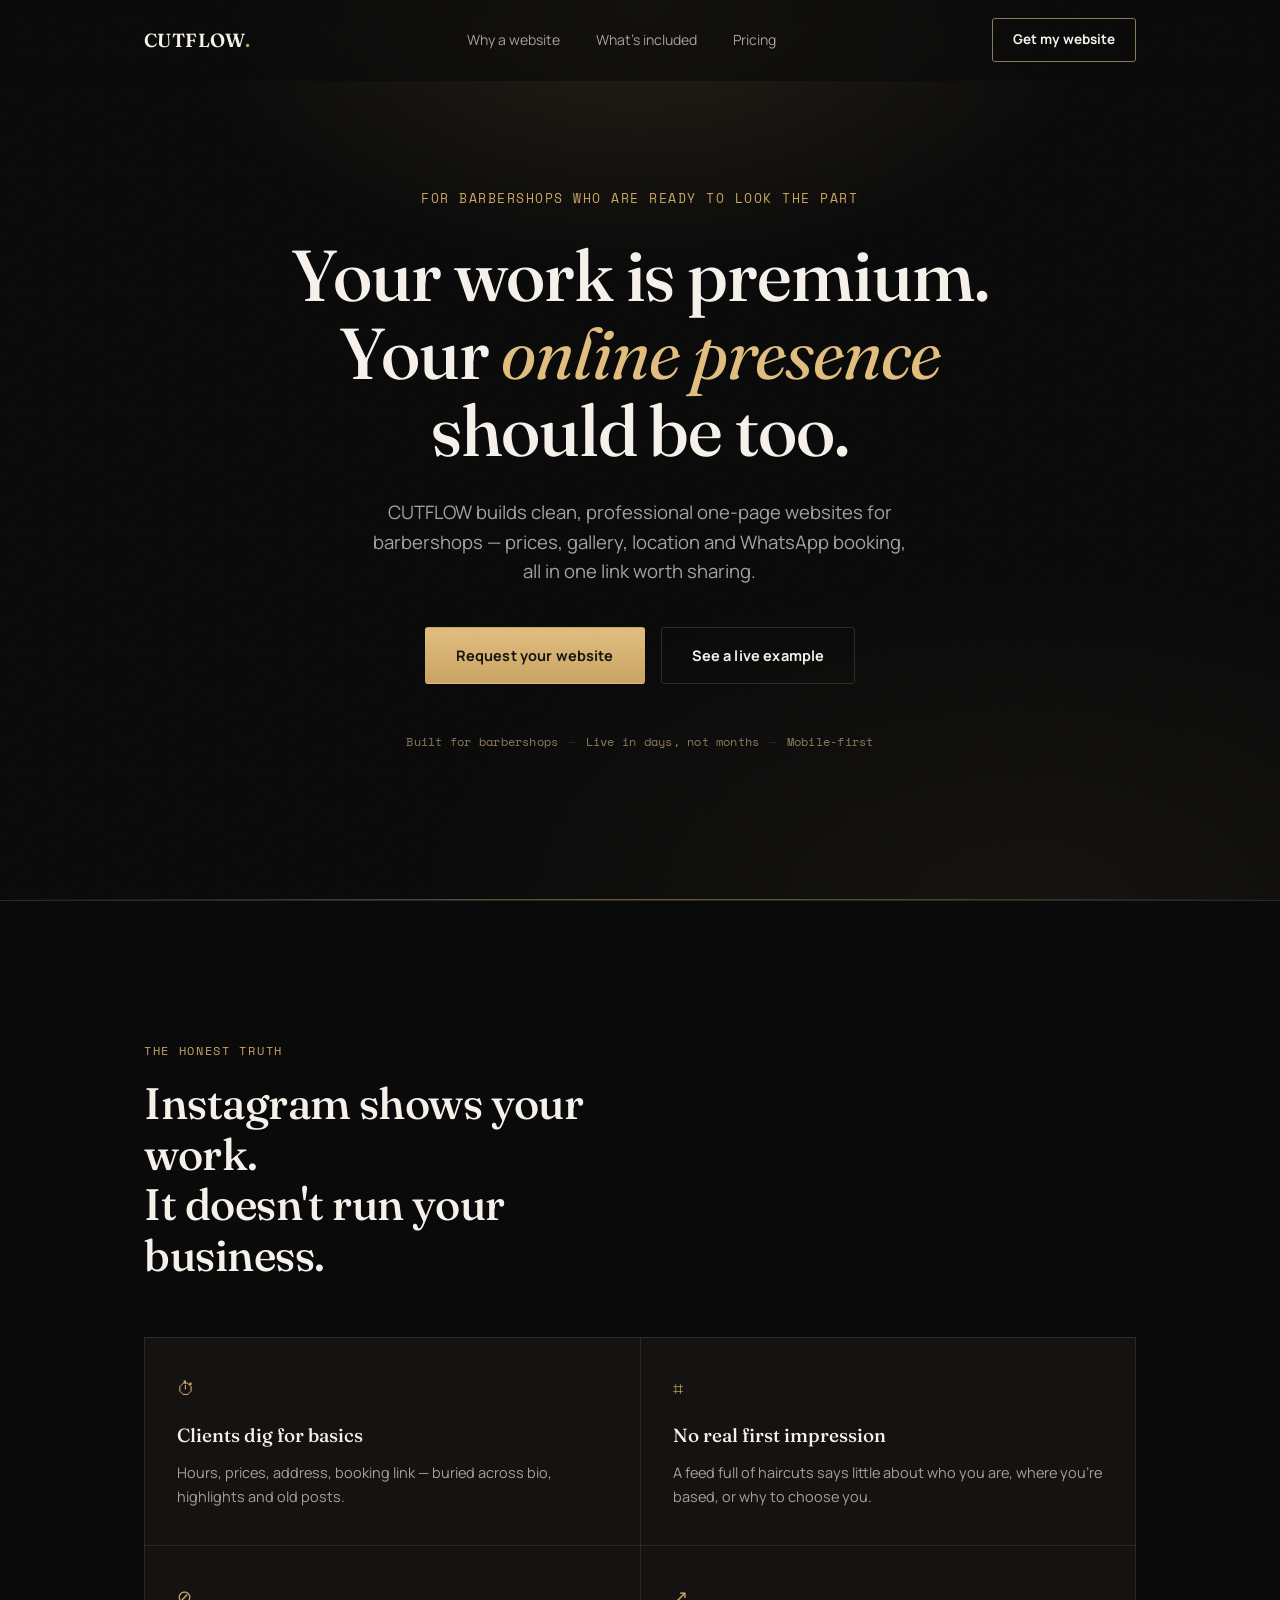
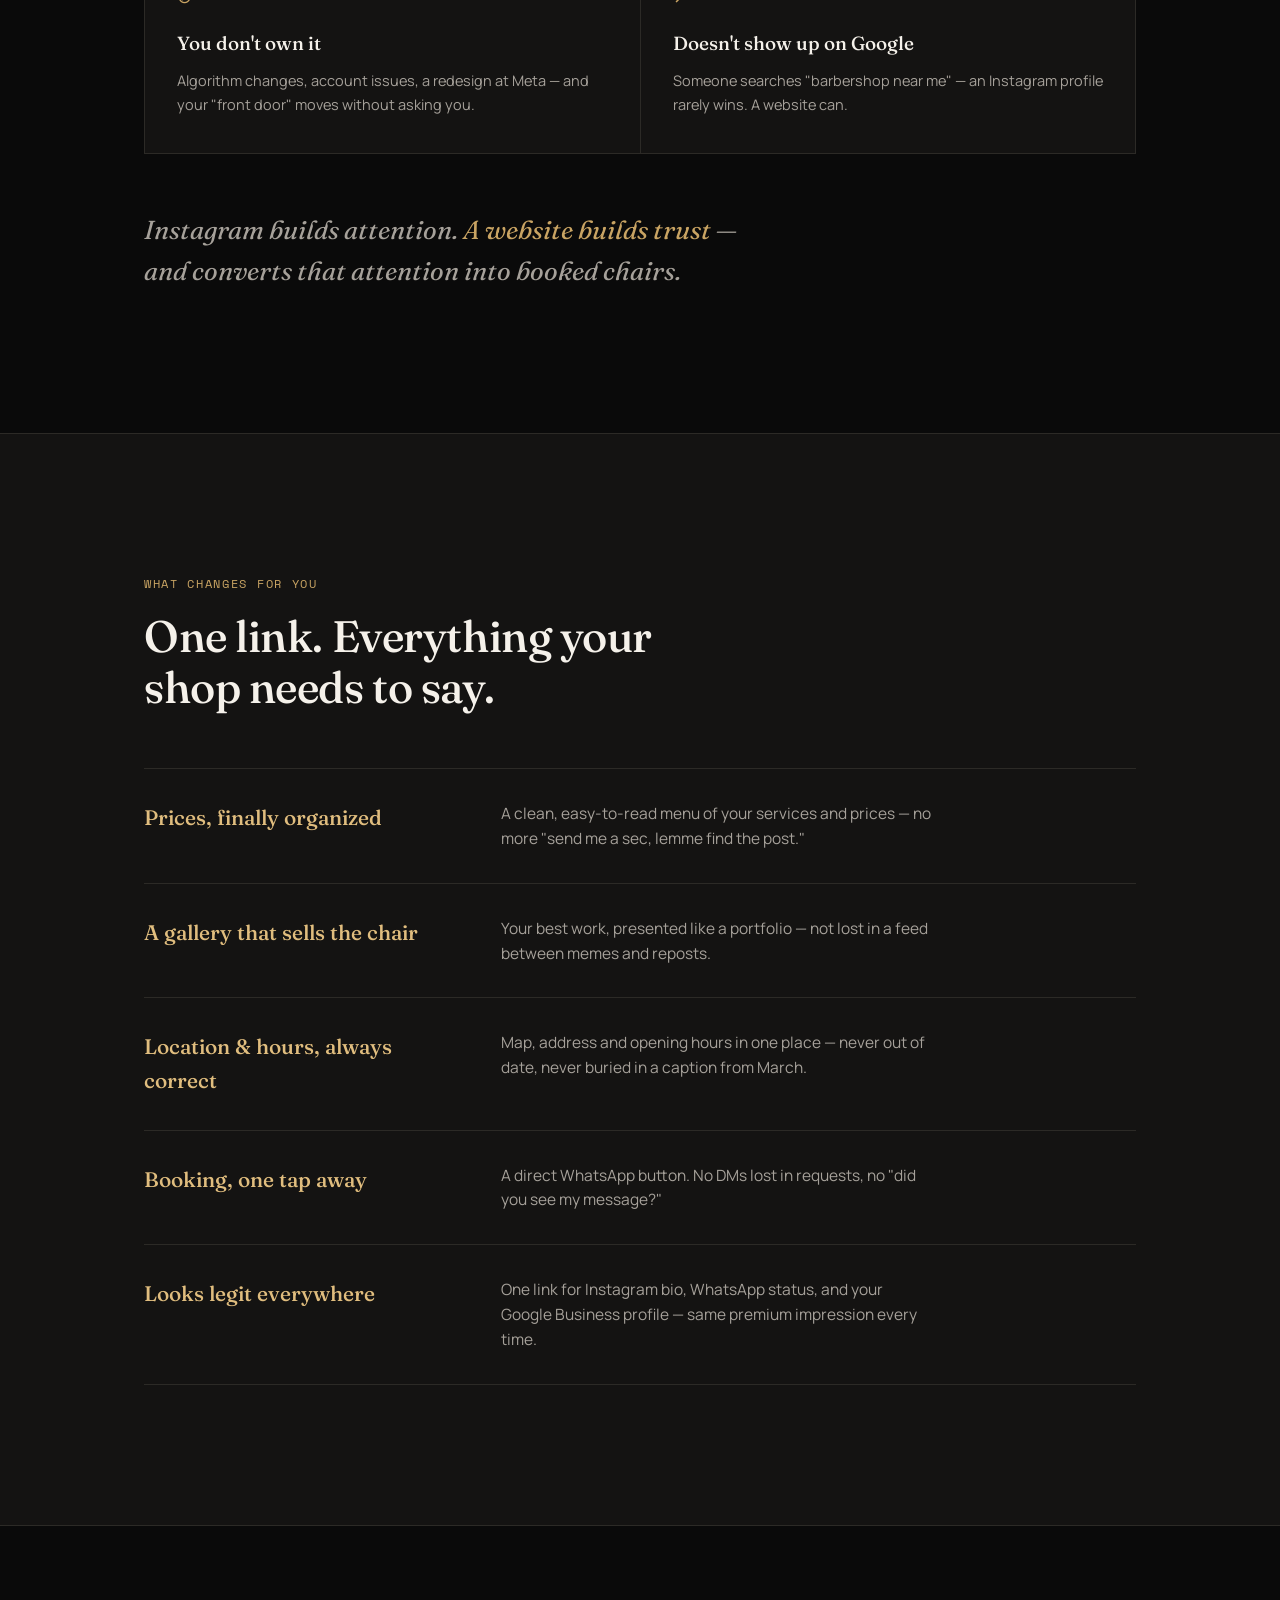
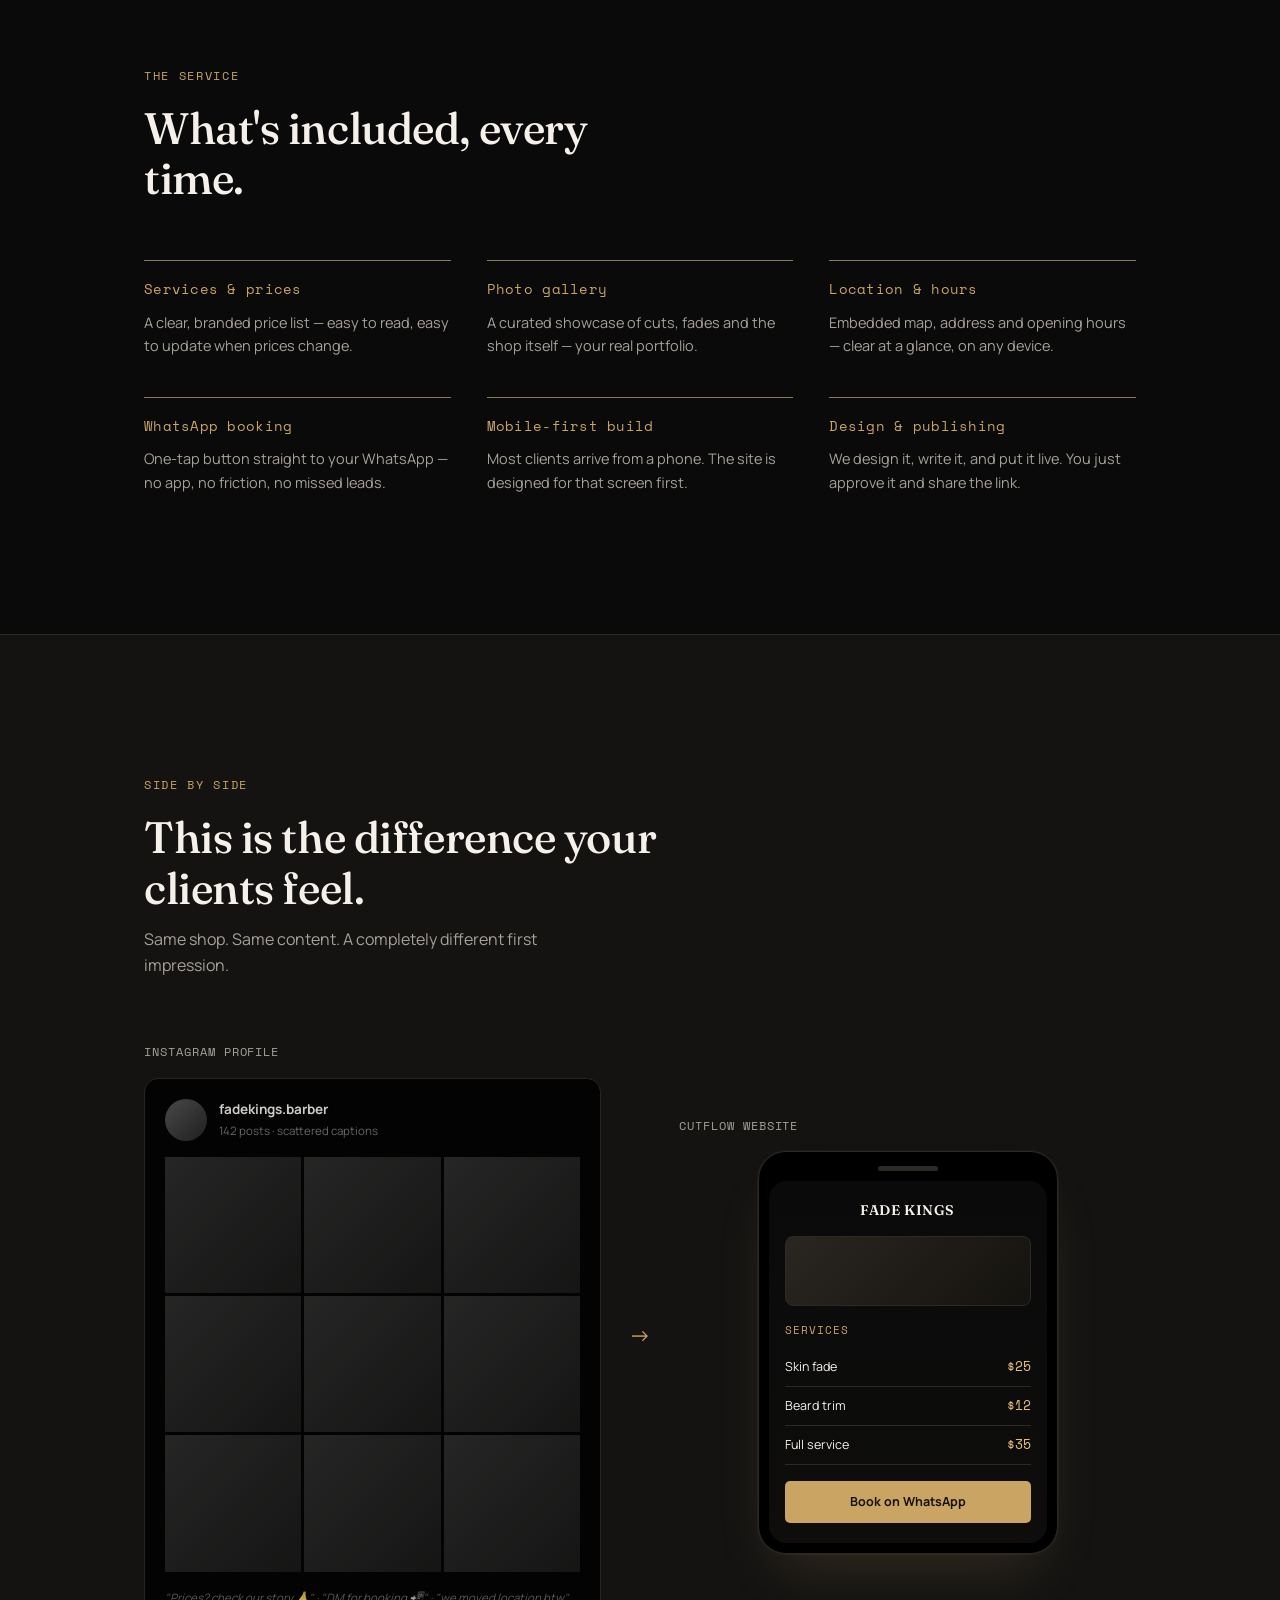
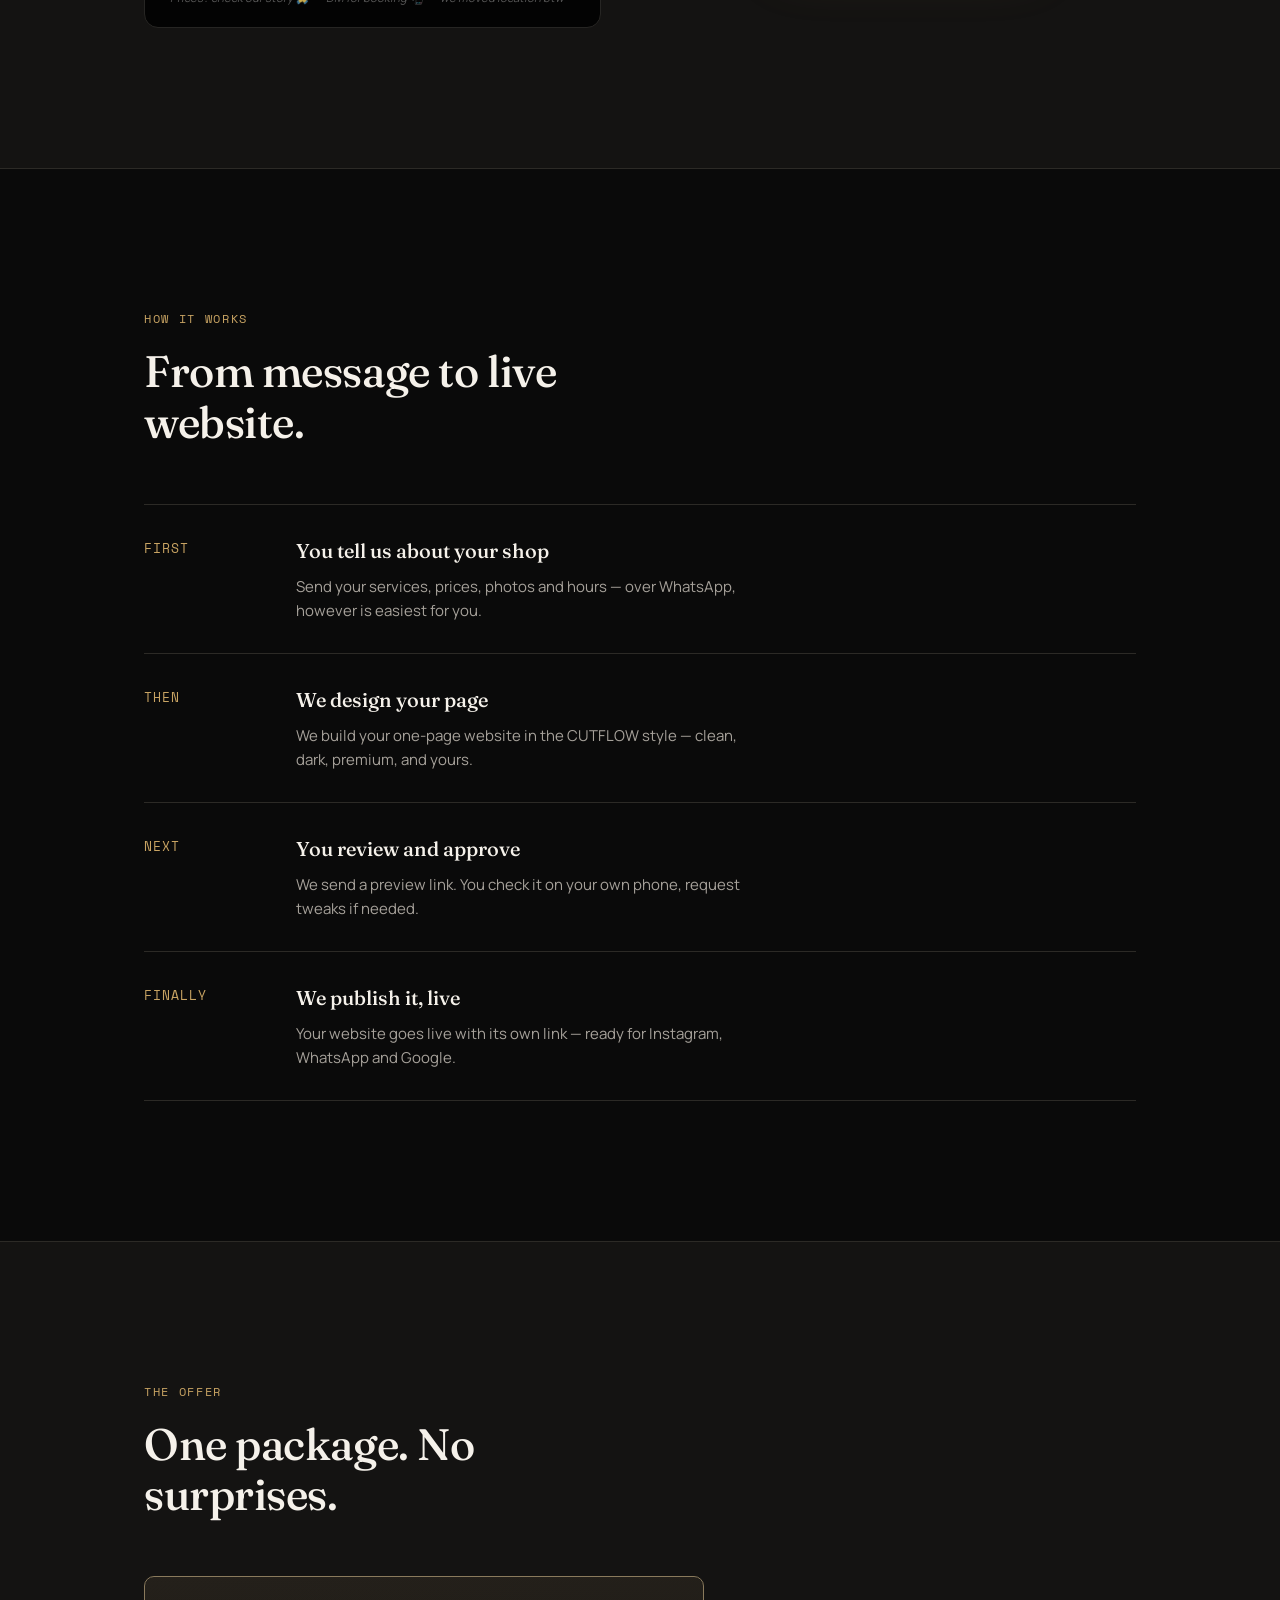
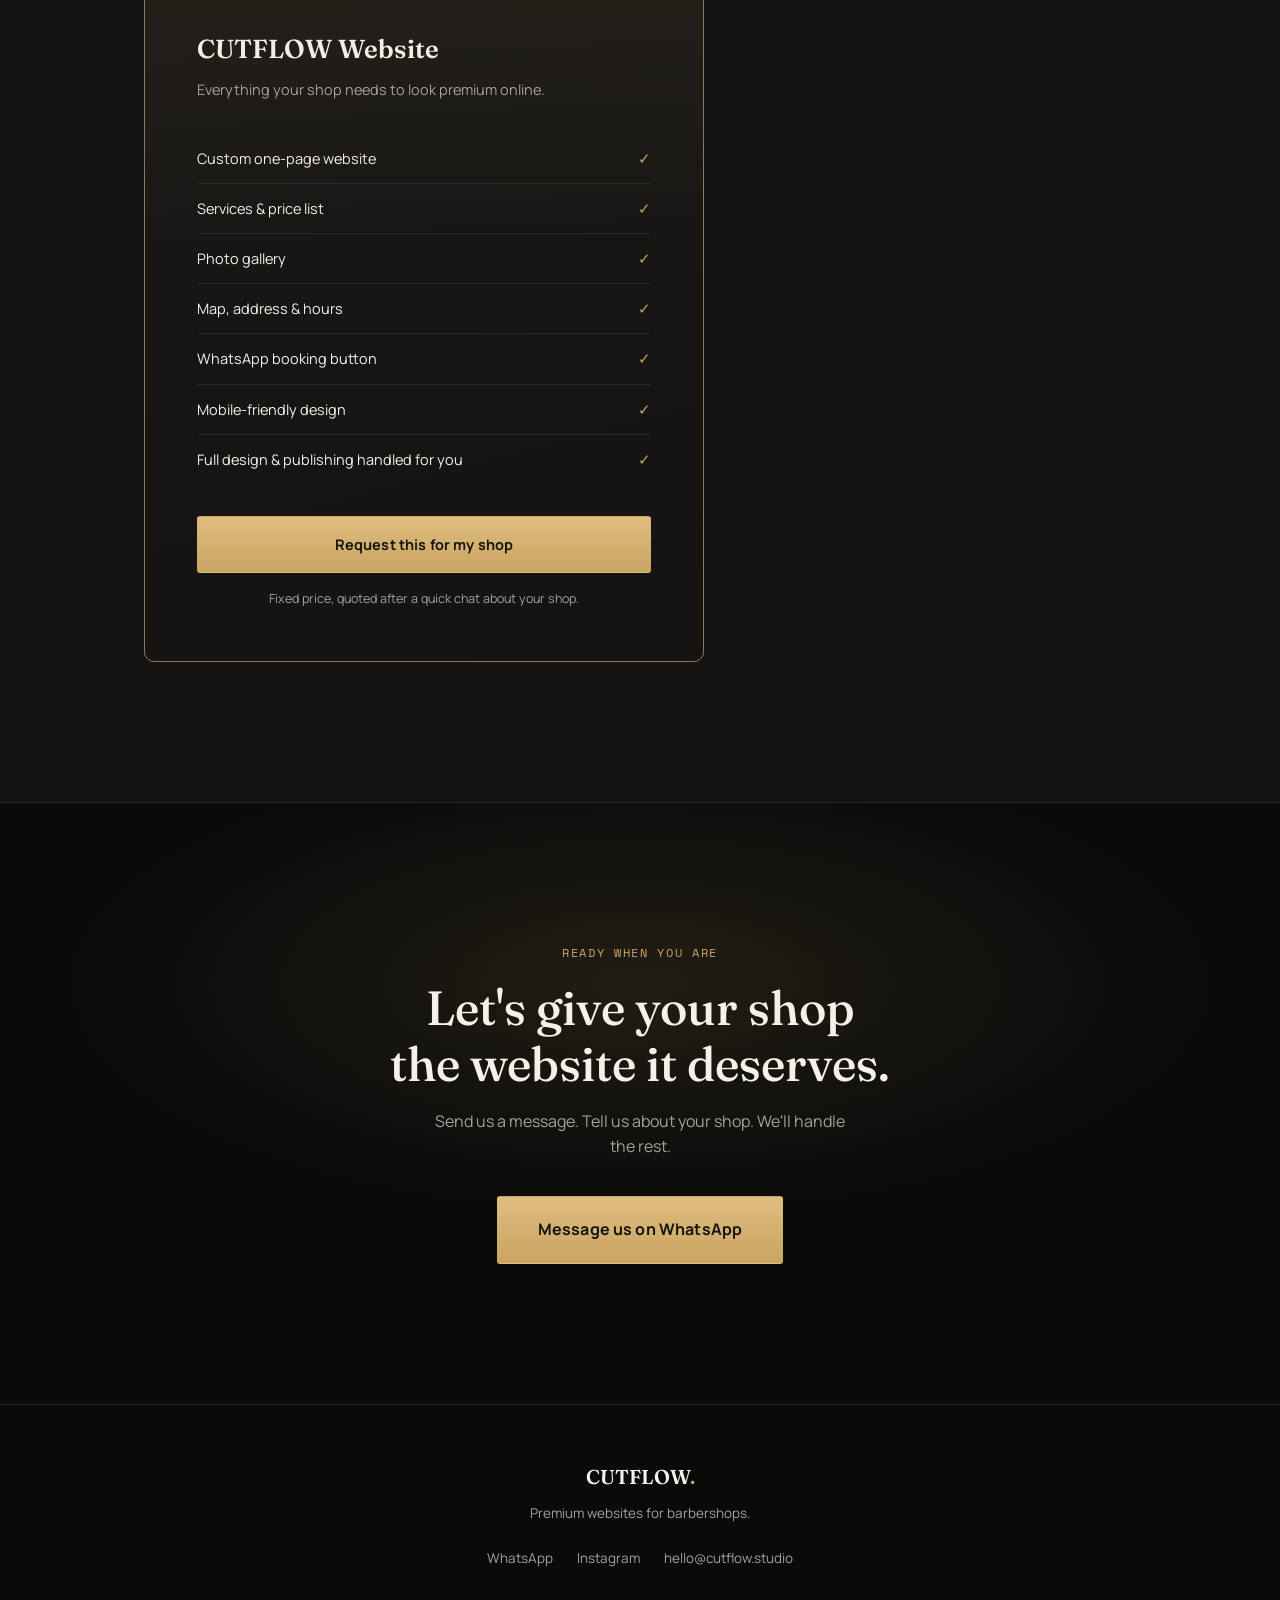
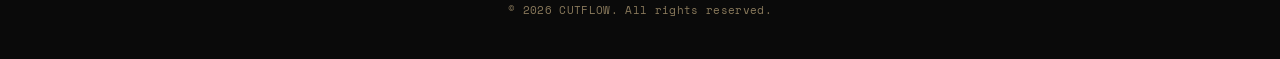
==== index.html @ eb269850 "Add files via upload" ====
<!DOCTYPE html>
<html lang="en">
<head>
<meta charset="UTF-8">
<meta name="viewport" content="width=device-width, initial-scale=1.0">
<title>CUTFLOW — Premium Websites for Barbershops</title>
<meta name="description" content="CUTFLOW builds simple, premium one-page websites for barbershops — prices, gallery, location and WhatsApp booking, all in one professional link.">
<link rel="preconnect" href="https://fonts.googleapis.com">
<link rel="preconnect" href="https://fonts.gstatic.com" crossorigin>
<link href="https://fonts.googleapis.com/css2?family=Fraunces:ital,opsz,wght@0,9..144,300;0,9..144,500;0,9..144,600;1,9..144,400&family=Manrope:wght@400;500;600;700;800&family=Space+Mono:wght@400;700&display=swap" rel="stylesheet">
<link rel="stylesheet" href="styles.css">
</head>
<body>

<!-- ===================== NOISE / GRAIN OVERLAY ===================== -->
<div class="grain" aria-hidden="true"></div>

<!-- ===================== NAV ===================== -->
<header class="nav" id="nav">
  <div class="nav-inner">
    <a href="#top" class="nav-logo">CUTFLOW<span class="dot">.</span></a>
    <nav class="nav-links">
      <a href="#why">Why a website</a>
      <a href="#included">What's included</a>
      <a href="#pricing">Pricing</a>
    </nav>
    <a href="#contact" class="nav-cta">Get my website</a>
  </div>
</header>

<main id="top">

  <!-- ===================== 1. HERO ===================== -->
  <section class="hero">
    <div class="hero-bg" aria-hidden="true"></div>
    <div class="hero-inner">
      <p class="eyebrow reveal">For barbershops who are ready to look the part</p>
      <h1 class="hero-title reveal">
        Your work is premium.<br>
        Your <em>online presence</em><br>
        should be too.
      </h1>
      <p class="hero-sub reveal">
        CUTFLOW builds clean, professional one-page websites for barbershops —
        prices, gallery, location and WhatsApp booking, all in one link worth sharing.
      </p>
      <div class="hero-actions reveal">
        <a href="#contact" class="btn btn-primary">Request your website</a>
        <a href="#demo" class="btn btn-ghost">See a live example</a>
      </div>
      <div class="hero-proof reveal">
        <span>Built for barbershops</span>
        <span class="sep">—</span>
        <span>Live in days, not months</span>
        <span class="sep">—</span>
        <span>Mobile-first</span>
      </div>
    </div>
    <div class="hero-blade" aria-hidden="true"></div>
  </section>

  <!-- ===================== 2. WHY INSTAGRAM ISN'T ENOUGH ===================== -->
  <section class="why" id="why">
    <div class="section-inner">
      <p class="kicker reveal">The honest truth</p>
      <h2 class="section-title reveal">Instagram shows your work.<br>It doesn't run your business.</h2>

      <div class="why-grid reveal">
        <div class="why-card">
          <span class="why-icon">⏱</span>
          <h3>Clients dig for basics</h3>
          <p>Hours, prices, address, booking link — buried across bio, highlights and old posts.</p>
        </div>
        <div class="why-card">
          <span class="why-icon">⌗</span>
          <h3>No real first impression</h3>
          <p>A feed full of haircuts says little about who you are, where you're based, or why to choose you.</p>
        </div>
        <div class="why-card">
          <span class="why-icon">⊘</span>
          <h3>You don't own it</h3>
          <p>Algorithm changes, account issues, a redesign at Meta — and your "front door" moves without asking you.</p>
        </div>
        <div class="why-card">
          <span class="why-icon">↗</span>
          <h3>Doesn't show up on Google</h3>
          <p>Someone searches "barbershop near me" — an Instagram profile rarely wins. A website can.</p>
        </div>
      </div>

      <p class="why-line reveal">Instagram builds attention. <span class="gold">A website builds trust</span> — and converts that attention into booked chairs.</p>
    </div>
  </section>

  <!-- ===================== 3. BENEFITS ===================== -->
  <section class="benefits" id="benefits">
    <div class="section-inner">
      <p class="kicker reveal">What changes for you</p>
      <h2 class="section-title reveal">One link. Everything your shop needs to say.</h2>

      <div class="benefits-list">
        <div class="benefit-row reveal">
          <h3>Prices, finally organized</h3>
          <p>A clean, easy-to-read menu of your services and prices — no more "send me a sec, lemme find the post."</p>
        </div>
        <div class="benefit-row reveal">
          <h3>A gallery that sells the chair</h3>
          <p>Your best work, presented like a portfolio — not lost in a feed between memes and reposts.</p>
        </div>
        <div class="benefit-row reveal">
          <h3>Location & hours, always correct</h3>
          <p>Map, address and opening hours in one place — never out of date, never buried in a caption from March.</p>
        </div>
        <div class="benefit-row reveal">
          <h3>Booking, one tap away</h3>
          <p>A direct WhatsApp button. No DMs lost in requests, no "did you see my message?"</p>
        </div>
        <div class="benefit-row reveal">
          <h3>Looks legit everywhere</h3>
          <p>One link for Instagram bio, WhatsApp status, and your Google Business profile — same premium impression every time.</p>
        </div>
      </div>
    </div>
  </section>

  <!-- ===================== 4. WHAT'S INCLUDED ===================== -->
  <section class="included" id="included">
    <div class="section-inner">
      <p class="kicker reveal">The service</p>
      <h2 class="section-title reveal">What's included, every time.</h2>

      <div class="included-grid">
        <div class="inc-item reveal">
          <span class="inc-num">Services &amp; prices</span>
          <p>A clear, branded price list — easy to read, easy to update when prices change.</p>
        </div>
        <div class="inc-item reveal">
          <span class="inc-num">Photo gallery</span>
          <p>A curated showcase of cuts, fades and the shop itself — your real portfolio.</p>
        </div>
        <div class="inc-item reveal">
          <span class="inc-num">Location &amp; hours</span>
          <p>Embedded map, address and opening hours — clear at a glance, on any device.</p>
        </div>
        <div class="inc-item reveal">
          <span class="inc-num">WhatsApp booking</span>
          <p>One-tap button straight to your WhatsApp — no app, no friction, no missed leads.</p>
        </div>
        <div class="inc-item reveal">
          <span class="inc-num">Mobile-first build</span>
          <p>Most clients arrive from a phone. The site is designed for that screen first.</p>
        </div>
        <div class="inc-item reveal">
          <span class="inc-num">Design &amp; publishing</span>
          <p>We design it, write it, and put it live. You just approve it and share the link.</p>
        </div>
      </div>
    </div>
  </section>

  <!-- ===================== 5. DEMO PREVIEW ===================== -->
  <section class="demo" id="demo">
    <div class="section-inner">
      <p class="kicker reveal">Side by side</p>
      <h2 class="section-title reveal">This is the difference your clients feel.</h2>
      <p class="demo-sub reveal">Same shop. Same content. A completely different first impression.</p>

      <div class="compare reveal">
        <div class="compare-col compare-before">
          <span class="compare-label">Instagram profile</span>
          <div class="ig-mock">
            <div class="ig-head">
              <div class="ig-avatar"></div>
              <div class="ig-handle">
                <strong>fadekings.barber</strong>
                <span>142 posts · scattered captions</span>
              </div>
            </div>
            <div class="ig-grid">
              <span></span><span></span><span></span>
              <span></span><span></span><span></span>
              <span></span><span></span><span></span>
            </div>
            <p class="ig-caption">"Prices? check our story 🙏" · "DM for booking 📲" · "we moved location btw"</p>
          </div>
        </div>

        <div class="compare-arrow" aria-hidden="true">→</div>

        <div class="compare-col compare-after">
          <span class="compare-label gold">CUTFLOW website</span>
          <div class="phone-mock">
            <div class="phone-notch"></div>
            <div class="phone-screen">
              <div class="phone-bar">FADE KINGS</div>
              <div class="phone-hero"></div>
              <div class="phone-section-title">Services</div>
              <div class="phone-row"><span>Skin fade</span><span>$25</span></div>
              <div class="phone-row"><span>Beard trim</span><span>$12</span></div>
              <div class="phone-row"><span>Full service</span><span>$35</span></div>
              <div class="phone-btn">Book on WhatsApp</div>
            </div>
          </div>
        </div>
      </div>
    </div>
  </section>

  <!-- ===================== 6. PROCESS ===================== -->
  <section class="process" id="process">
    <div class="section-inner">
      <p class="kicker reveal">How it works</p>
      <h2 class="section-title reveal">From message to live website.</h2>

      <div class="process-list">
        <div class="process-row reveal">
          <span class="process-mark">First</span>
          <div>
            <h3>You tell us about your shop</h3>
            <p>Send your services, prices, photos and hours — over WhatsApp, however is easiest for you.</p>
          </div>
        </div>
        <div class="process-row reveal">
          <span class="process-mark">Then</span>
          <div>
            <h3>We design your page</h3>
            <p>We build your one-page website in the CUTFLOW style — clean, dark, premium, and yours.</p>
          </div>
        </div>
        <div class="process-row reveal">
          <span class="process-mark">Next</span>
          <div>
            <h3>You review and approve</h3>
            <p>We send a preview link. You check it on your own phone, request tweaks if needed.</p>
          </div>
        </div>
        <div class="process-row reveal">
          <span class="process-mark">Finally</span>
          <div>
            <h3>We publish it, live</h3>
            <p>Your website goes live with its own link — ready for Instagram, WhatsApp and Google.</p>
          </div>
        </div>
      </div>
    </div>
  </section>

  <!-- ===================== 7. PRICING ===================== -->
  <section class="pricing" id="pricing">
    <div class="section-inner">
      <p class="kicker reveal">The offer</p>
      <h2 class="section-title reveal">One package. No surprises.</h2>

      <div class="price-card reveal">
        <div class="price-card-head">
          <h3>CUTFLOW Website</h3>
          <p>Everything your shop needs to look premium online.</p>
        </div>

        <ul class="price-list">
          <li><span>Custom one-page website</span><span class="check">✓</span></li>
          <li><span>Services &amp; price list</span><span class="check">✓</span></li>
          <li><span>Photo gallery</span><span class="check">✓</span></li>
          <li><span>Map, address &amp; hours</span><span class="check">✓</span></li>
          <li><span>WhatsApp booking button</span><span class="check">✓</span></li>
          <li><span>Mobile-friendly design</span><span class="check">✓</span></li>
          <li><span>Full design &amp; publishing handled for you</span><span class="check">✓</span></li>
        </ul>

        <div class="price-foot">
          <a href="#contact" class="btn btn-primary btn-wide">Request this for my shop</a>
          <p class="price-note">Fixed price, quoted after a quick chat about your shop.</p>
        </div>
      </div>
    </div>
  </section>

  <!-- ===================== 8. FINAL CTA ===================== -->
  <section class="final-cta" id="contact">
    <div class="section-inner final-inner">
      <p class="kicker reveal">Ready when you are</p>
      <h2 class="final-title reveal">Let's give your shop<br>the website it deserves.</h2>
      <p class="final-sub reveal">Send us a message. Tell us about your shop. We'll handle the rest.</p>
      <a href="https://wa.me/10000000000?text=Hi%20CUTFLOW%2C%20I%27d%20like%20a%20website%20for%20my%20barbershop" class="btn btn-primary btn-lg reveal" target="_blank" rel="noopener">
        Message us on WhatsApp
      </a>
    </div>
  </section>

</main>

<!-- ===================== 9. FOOTER ===================== -->
<footer class="footer">
  <div class="footer-inner">
    <a href="#top" class="footer-logo">CUTFLOW<span class="dot">.</span></a>
    <p class="footer-tag">Premium websites for barbershops.</p>
    <div class="footer-links">
      <a href="https://wa.me/10000000000" target="_blank" rel="noopener">WhatsApp</a>
      <a href="#" target="_blank" rel="noopener">Instagram</a>
      <a href="mailto:hello@cutflow.studio">hello@cutflow.studio</a>
    </div>
    <p class="footer-copy">© 2026 CUTFLOW. All rights reserved.</p>
  </div>
</footer>

<script src="script.js"></script>
</body>
</html>
---- styles.css ----
/* =========================================================
   CUTFLOW — Stylesheet
   Palette:
     --black:      #0a0a0a   (page background)
     --charcoal:   #161514   (panels / alt sections)
     --line:       #2c2a27   (hairline borders)
     --off-white:  #f5f1ea   (primary text)
     --grey:       #a6a19a   (secondary text)
     --gold:       #c9a463   (accent / CTA)
     --gold-dim:   #8a7a5c   (muted accent)
   Type:
     Display:  Fraunces (serif, premium, editorial)
     Body:     Manrope (clean grotesk)
     Utility:  Space Mono (price tags, labels — receipt/price-board feel)
   ========================================================= */

:root{
  --black: #0a0a0a;
  --charcoal: #141312;
  --panel: #1a1816;
  --line: #2c2a26;
  --off-white: #f5f1ea;
  --grey: #a6a19a;
  --gold: #c9a463;
  --gold-bright: #e0bd7e;
  --gold-dim: #8a7a5c;

  --font-display: 'Fraunces', serif;
  --font-body: 'Manrope', sans-serif;
  --font-mono: 'Space Mono', monospace;

  --container: 1120px;
  --pad: clamp(24px, 6vw, 64px);
}

*{ margin:0; padding:0; box-sizing:border-box; }

html{ scroll-behavior:smooth; }

body{
  background:var(--black);
  color:var(--off-white);
  font-family:var(--font-body);
  font-size:16px;
  line-height:1.6;
  -webkit-font-smoothing:antialiased;
  overflow-x:hidden;
}

@media (prefers-reduced-motion: reduce){
  html{ scroll-behavior:auto; }
  *{ animation-duration:0.01ms !important; animation-iteration-count:1 !important; transition-duration:0.01ms !important; }
}

a{ color:inherit; text-decoration:none; }
ul{ list-style:none; }
img{ max-width:100%; display:block; }

::selection{ background:var(--gold); color:var(--black); }

:focus-visible{
  outline:2px solid var(--gold);
  outline-offset:3px;
  border-radius:2px;
}

/* ---------- grain overlay ---------- */
.grain{
  position:fixed; inset:0; z-index:999;
  pointer-events:none;
  opacity:0.035;
  background-image:url("data:image/svg+xml,%3Csvg xmlns='http://www.w3.org/2000/svg' width='120' height='120'%3E%3Cfilter id='n'%3E%3CfeTurbulence type='fractalNoise' baseFrequency='0.9' numOctaves='2' stitchTiles='stitch'/%3E%3C/filter%3E%3Crect width='100%25' height='100%25' filter='url(%23n)'/%3E%3C/svg%3E");
  mix-blend-mode:overlay;
}

/* ---------- layout helpers ---------- */
.section-inner{
  max-width:var(--container);
  margin:0 auto;
  padding:clamp(80px, 12vw, 140px) var(--pad);
}

.kicker{
  font-family:var(--font-mono);
  font-size:12px;
  letter-spacing:0.14em;
  text-transform:uppercase;
  color:var(--gold);
  margin-bottom:18px;
}

.section-title{
  font-family:var(--font-display);
  font-weight:500;
  font-size:clamp(28px, 4vw, 44px);
  line-height:1.15;
  letter-spacing:-0.01em;
  max-width:18ch;
}

.gold{ color:var(--gold); }

.btn{
  display:inline-flex;
  align-items:center;
  justify-content:center;
  gap:8px;
  padding:16px 30px;
  border-radius:3px;
  font-family:var(--font-body);
  font-weight:700;
  font-size:14.5px;
  letter-spacing:0.01em;
  cursor:pointer;
  border:1px solid transparent;
  transition:transform .35s cubic-bezier(.16,1,.3,1), background .3s ease, color .3s ease, border-color .3s ease;
  white-space:nowrap;
}
.btn-primary{
  background:linear-gradient(180deg, var(--gold-bright), var(--gold));
  color:#171410;
}
.btn-primary:hover{ transform:translateY(-2px); filter:brightness(1.06); }
.btn-ghost{
  background:transparent;
  color:var(--off-white);
  border-color:var(--line);
}
.btn-ghost:hover{ border-color:var(--gold); color:var(--gold); transform:translateY(-2px); }
.btn-wide{ width:100%; }
.btn-lg{ padding:20px 40px; font-size:16px; }

/* =========================================================
   NAV
   ========================================================= */
.nav{
  position:fixed; top:0; left:0; right:0; z-index:500;
  background:rgba(10,10,10,0.7);
  backdrop-filter:blur(10px) saturate(120%);
  border-bottom:1px solid transparent;
  transition:border-color .4s ease, background .4s ease;
}
.nav.scrolled{
  border-bottom-color:var(--line);
  background:rgba(10,10,10,0.88);
}
.nav-inner{
  max-width:var(--container);
  margin:0 auto;
  padding:18px var(--pad);
  display:flex;
  align-items:center;
  justify-content:space-between;
}
.nav-logo{
  font-family:var(--font-display);
  font-size:19px;
  font-weight:600;
  letter-spacing:0.02em;
}
.nav-logo .dot, .footer-logo .dot{ color:var(--gold); }
.nav-links{
  display:flex;
  gap:36px;
  font-size:14px;
  color:var(--grey);
}
.nav-links a{ transition:color .25s ease; }
.nav-links a:hover{ color:var(--off-white); }
.nav-cta{
  font-family:var(--font-body);
  font-weight:700;
  font-size:13.5px;
  padding:10px 20px;
  border:1px solid var(--gold-dim);
  border-radius:3px;
  transition:all .3s ease;
}
.nav-cta:hover{ background:var(--gold); color:#171410; border-color:var(--gold); }

@media (max-width:760px){
  .nav-links{ display:none; }
}

/* =========================================================
   1. HERO
   ========================================================= */
.hero{
  position:relative;
  min-height:100vh;
  display:flex;
  align-items:center;
  padding:140px var(--pad) 100px;
  overflow:hidden;
}
.hero-bg{
  position:absolute; inset:0; z-index:0;
  background:
    radial-gradient(ellipse 60% 50% at 50% 0%, rgba(201,164,99,0.14), transparent 60%),
    radial-gradient(ellipse 80% 60% at 80% 100%, rgba(201,164,99,0.06), transparent 60%),
    var(--black);
}
.hero-inner{
  position:relative; z-index:1;
  max-width:760px;
  margin:0 auto;
  text-align:center;
}
.eyebrow{
  font-family:var(--font-mono);
  font-size:12.5px;
  letter-spacing:0.12em;
  text-transform:uppercase;
  color:var(--gold);
  margin-bottom:28px;
}
.hero-title{
  font-family:var(--font-display);
  font-weight:500;
  font-size:clamp(38px, 7vw, 72px);
  line-height:1.08;
  letter-spacing:-0.015em;
  margin-bottom:28px;
}
.hero-title em{
  font-style:italic;
  font-weight:400;
  color:var(--gold-bright);
}
.hero-sub{
  font-size:clamp(16px, 1.6vw, 18.5px);
  color:var(--grey);
  max-width:540px;
  margin:0 auto 40px;
}
.hero-actions{
  display:flex;
  gap:16px;
  justify-content:center;
  flex-wrap:wrap;
  margin-bottom:48px;
}
.hero-proof{
  font-family:var(--font-mono);
  font-size:12px;
  color:var(--gold-dim);
  letter-spacing:0.02em;
  display:flex;
  gap:10px;
  justify-content:center;
  flex-wrap:wrap;
}
.hero-proof .sep{ color:var(--line); }

.hero-blade{
  position:absolute;
  bottom:0; left:0; right:0;
  height:1px;
  background:linear-gradient(90deg, transparent, var(--gold-dim) 30%, var(--gold) 50%, var(--gold-dim) 70%, transparent);
  opacity:0.5;
}

@media (max-width:600px){
  .hero{ padding-top:120px; }
  .hero-actions{ flex-direction:column; align-items:stretch; }
}

/* =========================================================
   2. WHY INSTAGRAM ISN'T ENOUGH
   ========================================================= */
.why{ background:var(--black); border-top:1px solid var(--line); }

.why-grid{
  display:grid;
  grid-template-columns:repeat(2, 1fr);
  gap:1px;
  background:var(--line);
  border:1px solid var(--line);
  margin-top:56px;
}
.why-card{
  background:var(--charcoal);
  padding:36px 32px;
  transition:background .3s ease;
}
.why-card:hover{ background:var(--panel); }
.why-icon{
  display:inline-flex;
  font-size:18px;
  color:var(--gold);
  margin-bottom:18px;
}
.why-card h3{
  font-family:var(--font-display);
  font-weight:500;
  font-size:19px;
  margin-bottom:10px;
}
.why-card p{
  color:var(--grey);
  font-size:14.5px;
  line-height:1.65;
}

.why-line{
  margin-top:56px;
  font-family:var(--font-display);
  font-size:clamp(20px, 2.4vw, 26px);
  font-weight:400;
  font-style:italic;
  color:var(--grey);
  max-width:36ch;
}

@media (max-width:700px){
  .why-grid{ grid-template-columns:1fr; }
}

/* =========================================================
   3. BENEFITS
   ========================================================= */
.benefits{ background:var(--charcoal); border-top:1px solid var(--line); }

.benefits-list{ margin-top:56px; }
.benefit-row{
  display:grid;
  grid-template-columns:1fr 2fr;
  gap:40px;
  padding:32px 0;
  border-top:1px solid var(--line);
}
.benefits-list .benefit-row:last-child{ border-bottom:1px solid var(--line); }
.benefit-row h3{
  font-family:var(--font-display);
  font-weight:500;
  font-size:21px;
  color:var(--gold-bright);
}
.benefit-row p{
  color:var(--grey);
  font-size:15.5px;
  max-width:48ch;
}

@media (max-width:700px){
  .benefit-row{ grid-template-columns:1fr; gap:10px; }
}

/* =========================================================
   4. WHAT'S INCLUDED
   ========================================================= */
.included{ background:var(--black); border-top:1px solid var(--line); }

.included-grid{
  display:grid;
  grid-template-columns:repeat(3, 1fr);
  gap:40px 36px;
  margin-top:56px;
}
.inc-item{
  border-top:1px solid var(--gold-dim);
  padding-top:18px;
}
.inc-num{
  display:block;
  font-family:var(--font-mono);
  font-size:13.5px;
  color:var(--gold);
  letter-spacing:0.02em;
  margin-bottom:10px;
}
.inc-item p{
  color:var(--grey);
  font-size:14.5px;
  line-height:1.6;
}

@media (max-width:760px){
  .included-grid{ grid-template-columns:1fr 1fr; }
}
@media (max-width:520px){
  .included-grid{ grid-template-columns:1fr; }
}

/* =========================================================
   5. DEMO / COMPARE
   ========================================================= */
.demo{ background:var(--charcoal); border-top:1px solid var(--line); }
.demo-sub{ color:var(--grey); margin-top:14px; max-width:46ch; }

.compare{
  margin-top:64px;
  display:grid;
  grid-template-columns:1fr auto 1fr;
  align-items:center;
  gap:28px;
}
.compare-col{ display:flex; flex-direction:column; }
.compare-label{
  font-family:var(--font-mono);
  font-size:12px;
  letter-spacing:0.08em;
  text-transform:uppercase;
  color:var(--grey);
  margin-bottom:16px;
}
.compare-arrow{
  font-size:22px;
  color:var(--gold);
  justify-self:center;
}

/* instagram mock */
.ig-mock{
  background:#000;
  border:1px solid var(--line);
  border-radius:14px;
  padding:20px;
  opacity:0.82;
  filter:saturate(0.7);
}
.ig-head{ display:flex; align-items:center; gap:12px; margin-bottom:16px; }
.ig-avatar{
  width:42px; height:42px; border-radius:50%;
  background:linear-gradient(135deg,#555,#222);
  flex-shrink:0;
}
.ig-handle strong{ display:block; font-size:13.5px; }
.ig-handle span{ display:block; font-size:11.5px; color:#777; margin-top:2px; }
.ig-grid{
  display:grid;
  grid-template-columns:repeat(3,1fr);
  gap:3px;
  margin-bottom:16px;
}
.ig-grid span{
  aspect-ratio:1;
  background:linear-gradient(135deg, #2a2a2a, #161616);
  display:block;
}
.ig-caption{
  font-size:11.5px;
  color:#666;
  line-height:1.7;
  font-style:italic;
}

/* phone mock (website) */
.phone-mock{
  background:#000;
  border:1px solid var(--line);
  border-radius:28px;
  padding:10px;
  box-shadow:0 30px 60px -20px rgba(201,164,99,0.18), 0 0 0 1px rgba(201,164,99,0.06);
  max-width:300px;
  margin:0 auto;
  width:100%;
}
.phone-notch{
  width:60px; height:5px;
  background:#2c2a26;
  border-radius:4px;
  margin:4px auto 10px;
}
.phone-screen{
  background:linear-gradient(180deg, var(--black), #0e0d0c);
  border-radius:18px;
  padding:18px 16px 20px;
}
.phone-bar{
  font-family:var(--font-display);
  font-weight:600;
  font-size:14px;
  letter-spacing:0.04em;
  color:var(--off-white);
  text-align:center;
  margin-bottom:14px;
}
.phone-hero{
  height:70px;
  border-radius:8px;
  margin-bottom:16px;
  background:linear-gradient(135deg, #2a2620, #15130f);
  border:1px solid var(--line);
}
.phone-section-title{
  font-family:var(--font-mono);
  font-size:10.5px;
  letter-spacing:0.1em;
  text-transform:uppercase;
  color:var(--gold);
  margin-bottom:10px;
}
.phone-row{
  display:flex;
  justify-content:space-between;
  font-size:12.5px;
  padding:9px 0;
  border-bottom:1px solid var(--line);
  color:var(--off-white);
}
.phone-row span:last-child{ color:var(--gold-bright); font-family:var(--font-mono); }
.phone-btn{
  margin-top:16px;
  background:var(--gold);
  color:#171410;
  text-align:center;
  font-size:12.5px;
  font-weight:700;
  padding:11px;
  border-radius:5px;
}

@media (max-width:760px){
  .compare{ grid-template-columns:1fr; }
  .compare-arrow{ transform:rotate(90deg); padding:6px 0; }
}

/* =========================================================
   6. PROCESS
   ========================================================= */
.process{ background:var(--black); border-top:1px solid var(--line); }

.process-list{ margin-top:56px; }
.process-row{
  display:grid;
  grid-template-columns:120px 1fr;
  gap:32px;
  padding:30px 0;
  border-top:1px solid var(--line);
}
.process-list .process-row:last-child{ border-bottom:1px solid var(--line); }
.process-mark{
  font-family:var(--font-mono);
  font-size:12.5px;
  letter-spacing:0.08em;
  text-transform:uppercase;
  color:var(--gold);
  padding-top:4px;
}
.process-row h3{
  font-family:var(--font-display);
  font-weight:500;
  font-size:20px;
  margin-bottom:8px;
}
.process-row p{
  color:var(--grey);
  font-size:15px;
  max-width:50ch;
}

@media (max-width:600px){
  .process-row{ grid-template-columns:1fr; gap:8px; }
}

/* =========================================================
   7. PRICING
   ========================================================= */
.pricing{ background:var(--charcoal); border-top:1px solid var(--line); }

.price-card{
  margin-top:56px;
  max-width:560px;
  background:linear-gradient(165deg, var(--panel), var(--charcoal));
  border:1px solid var(--gold-dim);
  border-radius:10px;
  padding:clamp(32px, 5vw, 52px);
  position:relative;
}
.price-card::before{
  content:"";
  position:absolute;
  inset:0;
  border-radius:10px;
  background:linear-gradient(180deg, rgba(201,164,99,0.06), transparent 40%);
  pointer-events:none;
}
.price-card-head h3{
  font-family:var(--font-display);
  font-weight:600;
  font-size:26px;
  margin-bottom:8px;
}
.price-card-head p{ color:var(--grey); font-size:14.5px; margin-bottom:32px; }

.price-list li{
  display:flex;
  justify-content:space-between;
  align-items:center;
  padding:13px 0;
  border-top:1px solid var(--line);
  font-size:14.5px;
}
.price-list li:first-child{ border-top:none; }
.price-list .check{
  color:var(--gold);
  font-family:var(--font-mono);
}

.price-foot{ margin-top:32px; }
.price-note{
  margin-top:16px;
  text-align:center;
  font-size:12.5px;
  color:var(--grey);
}

/* =========================================================
   8. FINAL CTA
   ========================================================= */
.final-cta{
  background:radial-gradient(ellipse 70% 60% at 50% 30%, rgba(201,164,99,0.12), transparent 65%), var(--black);
  border-top:1px solid var(--line);
}
.final-inner{ text-align:center; }
.final-title{
  font-family:var(--font-display);
  font-weight:500;
  font-size:clamp(30px, 5vw, 48px);
  line-height:1.15;
  max-width:18ch;
  margin:0 auto 18px;
}
.final-sub{
  color:var(--grey);
  max-width:42ch;
  margin:0 auto 36px;
}

/* =========================================================
   FOOTER
   ========================================================= */
.footer{ background:var(--black); border-top:1px solid var(--line); padding:56px var(--pad) 40px; }
.footer-inner{
  max-width:var(--container);
  margin:0 auto;
  text-align:center;
}
.footer-logo{
  font-family:var(--font-display);
  font-size:20px;
  font-weight:600;
}
.footer-tag{ color:var(--grey); font-size:13.5px; margin-top:10px; }
.footer-links{
  display:flex;
  gap:24px;
  justify-content:center;
  margin-top:24px;
  font-size:13.5px;
  color:var(--grey);
}
.footer-links a:hover{ color:var(--gold); }
.footer-copy{
  margin-top:32px;
  font-family:var(--font-mono);
  font-size:11px;
  color:var(--gold-dim);
  letter-spacing:0.03em;
}

/* =========================================================
   SCROLL REVEAL ANIMATION
   ========================================================= */
.reveal{
  opacity:0;
  transform:translateY(18px);
  transition:opacity .8s cubic-bezier(.16,1,.3,1), transform .8s cubic-bezier(.16,1,.3,1);
}
.reveal.is-visible{
  opacity:1;
  transform:translateY(0);
}

/* stagger children within the hero slightly */
.hero-inner .reveal:nth-child(1){ transition-delay:.05s; }
.hero-inner .reveal:nth-child(2){ transition-delay:.12s; }
.hero-inner .reveal:nth-child(3){ transition-delay:.2s; }
.hero-inner .reveal:nth-child(4){ transition-delay:.28s; }
.hero-inner .reveal:nth-child(5){ transition-delay:.36s; }
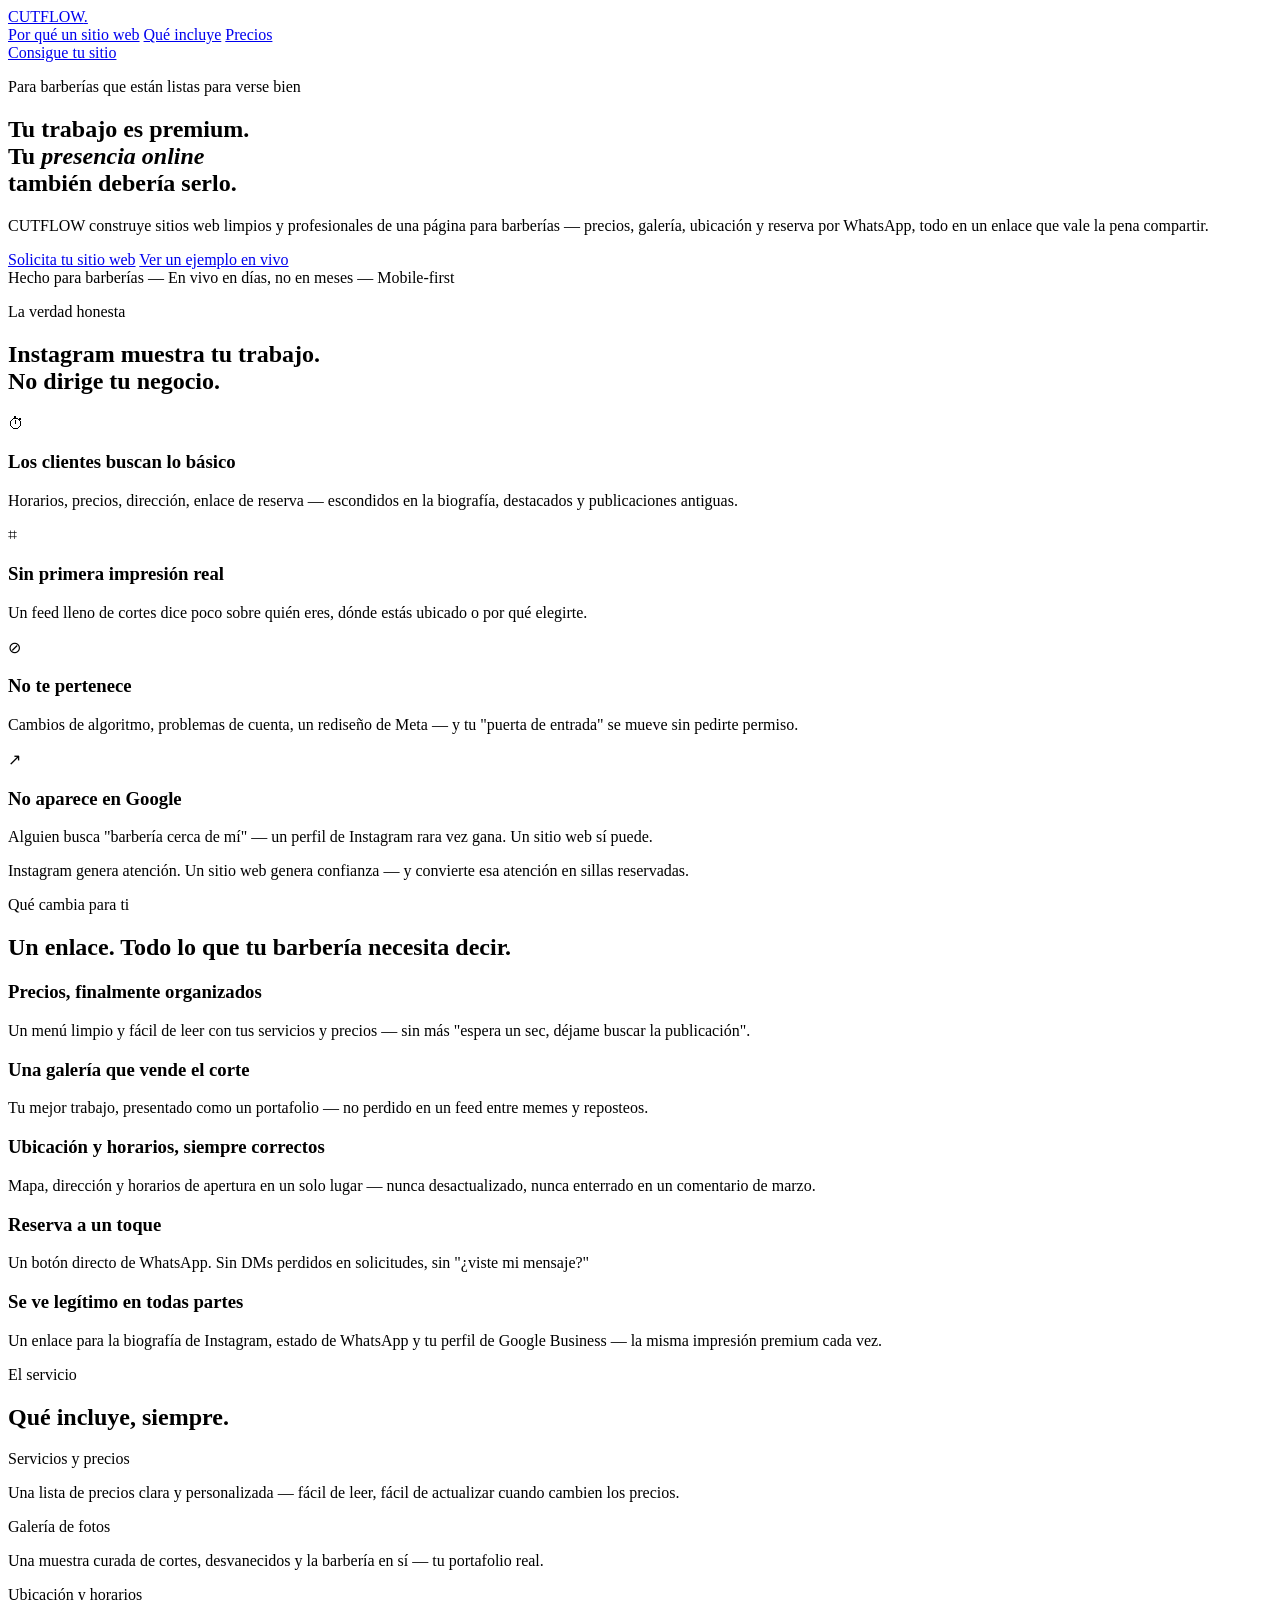
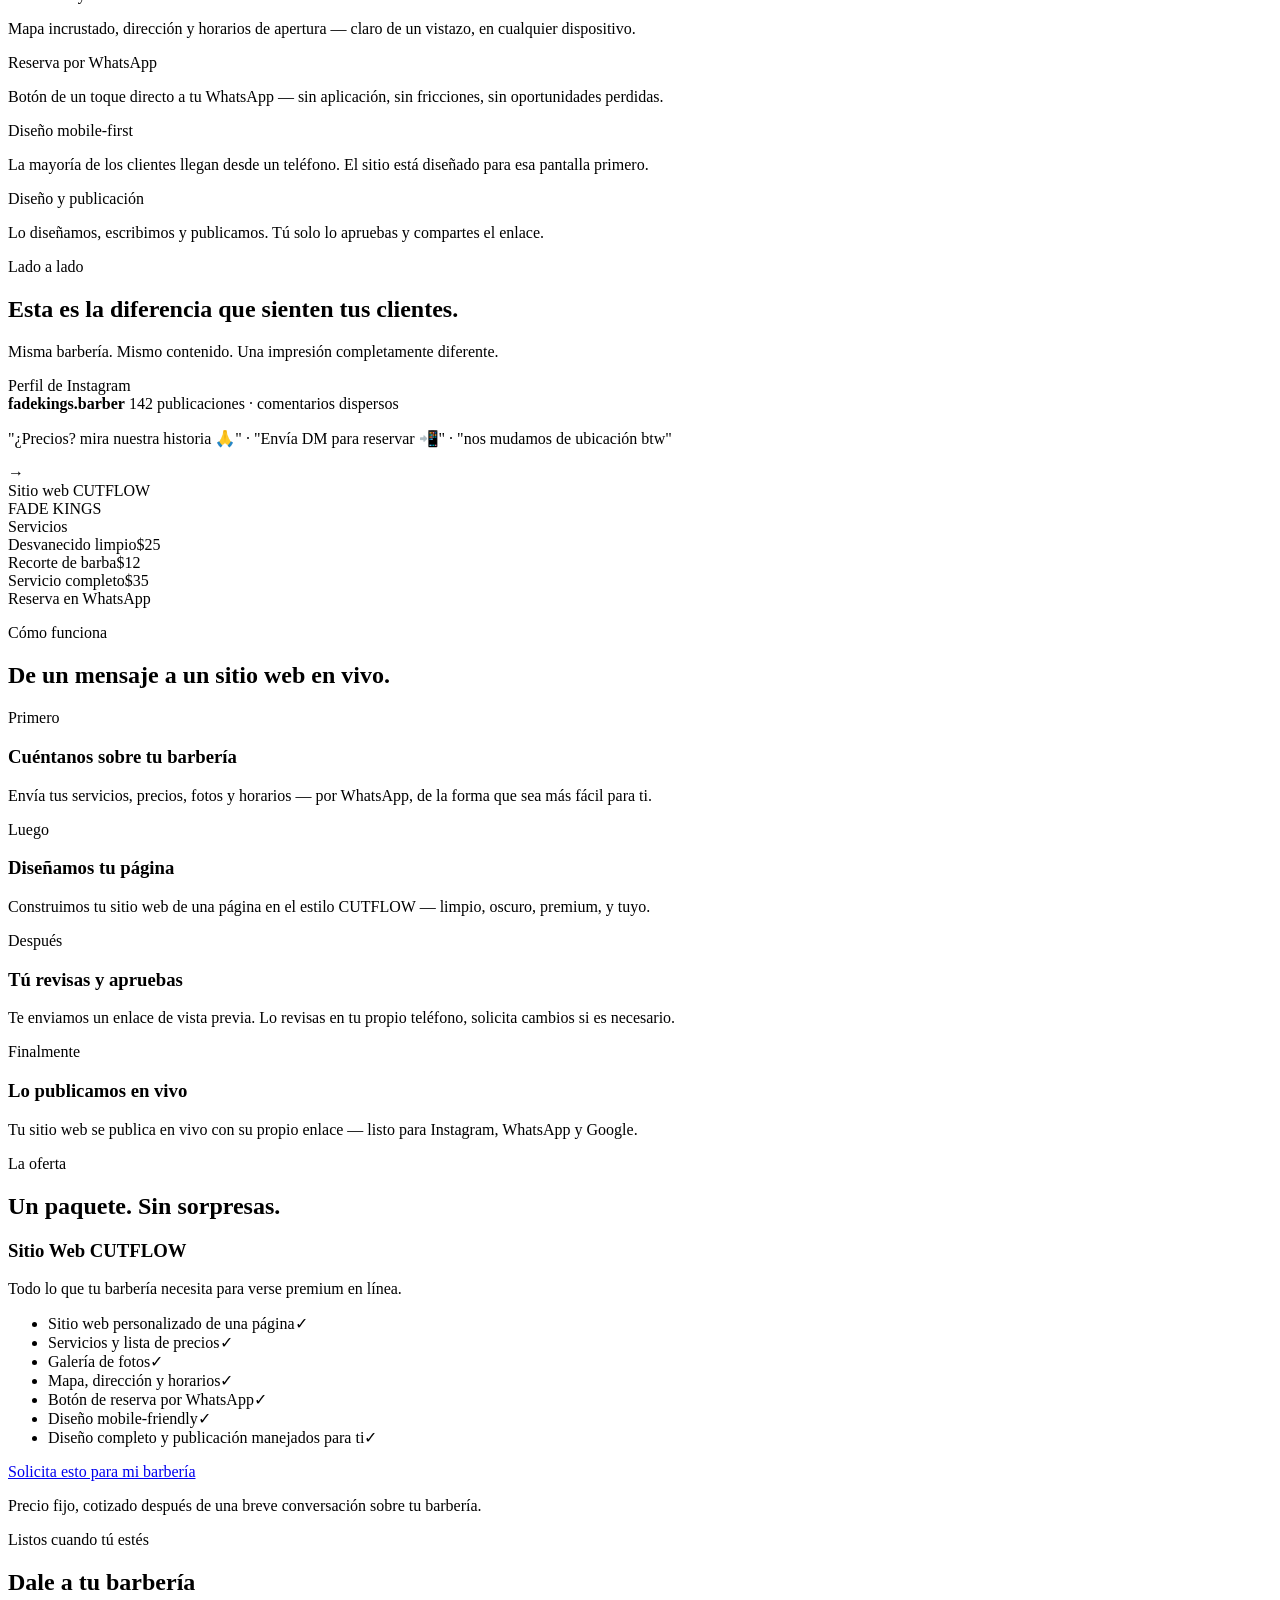
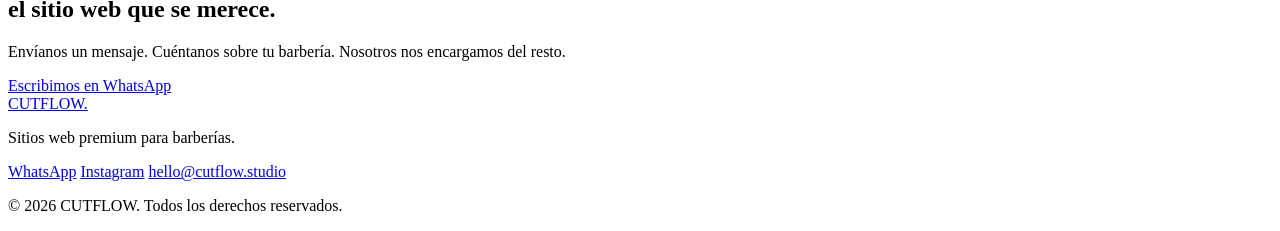
==== commit 140dd4df: "Traducir al español y actualizar número de WhatsApp a +504 98903141" ====
--- a/index.html
+++ b/index.html
@@ -1,30 +1,30 @@
 <!DOCTYPE html>
-<html lang="en">
+<html lang="es">
 <head>
 <meta charset="UTF-8">
 <meta name="viewport" content="width=device-width, initial-scale=1.0">
-<title>CUTFLOW — Premium Websites for Barbershops</title>
-<meta name="description" content="CUTFLOW builds simple, premium one-page websites for barbershops — prices, gallery, location and WhatsApp booking, all in one professional link.">
+<title>CUTFLOW — Sitios web premium para barberías</title>
+<meta name="description" content="CUTFLOW construye sitios web de una página simple y premium para barberías — precios, galería, ubicación y reserva por WhatsApp, todo en un enlace profesional.">
 <link rel="preconnect" href="https://fonts.googleapis.com">
 <link rel="preconnect" href="https://fonts.gstatic.com" crossorigin>
-<link href="https://fonts.googleapis.com/css2?family=Fraunces:ital,opsz,wght@0,9..144,300;0,9..144,500;0,9..144,600;1,9..144,400&family=Manrope:wght@400;500;600;700;800&family=Space+Mono:wght@400;700&display=swap" rel="stylesheet">
+<link href="https://fonts.googleapis.com/css2?family=Fraunces:ital,opsz,wght@0,9..144,300;0,9..144,500;0,9..144,600;1,9..144,400&family=Manrope:wght@400;500;600;700;800&family=Space+Mono:wght@400;700&[...]
 <link rel="stylesheet" href="styles.css">
 </head>
 <body>
 
-<!-- ===================== NOISE / GRAIN OVERLAY ===================== -->
+<!-- ===================== RUIDO / TEXTURA SUPERPUESTA ===================== -->
 <div class="grain" aria-hidden="true"></div>
 
-<!-- ===================== NAV ===================== -->
+<!-- ===================== NAVEGACIÓN ===================== -->
 <header class="nav" id="nav">
   <div class="nav-inner">
     <a href="#top" class="nav-logo">CUTFLOW<span class="dot">.</span></a>
     <nav class="nav-links">
-      <a href="#why">Why a website</a>
-      <a href="#included">What's included</a>
-      <a href="#pricing">Pricing</a>
+      <a href="#why">Por qué un sitio web</a>
+      <a href="#included">Qué incluye</a>
+      <a href="#pricing">Precios</a>
     </nav>
-    <a href="#contact" class="nav-cta">Get my website</a>
+    <a href="#contact" class="nav-cta">Consigue tu sitio</a>
   </div>
 </header>
 
@@ -34,24 +34,24 @@
   <section class="hero">
     <div class="hero-bg" aria-hidden="true"></div>
     <div class="hero-inner">
-      <p class="eyebrow reveal">For barbershops who are ready to look the part</p>
+      <p class="eyebrow reveal">Para barberías que están listas para verse bien</p>
       <h1 class="hero-title reveal">
-        Your work is premium.<br>
-        Your <em>online presence</em><br>
-        should be too.
+        Tu trabajo es premium.<br>
+        Tu <em>presencia online</em><br>
+        también debería serlo.
       </h1>
       <p class="hero-sub reveal">
-        CUTFLOW builds clean, professional one-page websites for barbershops —
-        prices, gallery, location and WhatsApp booking, all in one link worth sharing.
+        CUTFLOW construye sitios web limpios y profesionales de una página para barberías —
+        precios, galería, ubicación y reserva por WhatsApp, todo en un enlace que vale la pena compartir.
       </p>
       <div class="hero-actions reveal">
-        <a href="#contact" class="btn btn-primary">Request your website</a>
-        <a href="#demo" class="btn btn-ghost">See a live example</a>
+        <a href="#contact" class="btn btn-primary">Solicita tu sitio web</a>
+        <a href="#demo" class="btn btn-ghost">Ver un ejemplo en vivo</a>
       </div>
       <div class="hero-proof reveal">
-        <span>Built for barbershops</span>
+        <span>Hecho para barberías</span>
         <span class="sep">—</span>
-        <span>Live in days, not months</span>
+        <span>En vivo en días, no en meses</span>
         <span class="sep">—</span>
         <span>Mobile-first</span>
       </div>
@@ -59,121 +59,121 @@
     <div class="hero-blade" aria-hidden="true"></div>
   </section>
 
-  <!-- ===================== 2. WHY INSTAGRAM ISN'T ENOUGH ===================== -->
+  <!-- ===================== 2. POR QUÉ INSTAGRAM NO ES SUFICIENTE ===================== -->
   <section class="why" id="why">
     <div class="section-inner">
-      <p class="kicker reveal">The honest truth</p>
-      <h2 class="section-title reveal">Instagram shows your work.<br>It doesn't run your business.</h2>
+      <p class="kicker reveal">La verdad honesta</p>
+      <h2 class="section-title reveal">Instagram muestra tu trabajo.<br>No dirige tu negocio.</h2>
 
       <div class="why-grid reveal">
         <div class="why-card">
           <span class="why-icon">⏱</span>
-          <h3>Clients dig for basics</h3>
-          <p>Hours, prices, address, booking link — buried across bio, highlights and old posts.</p>
+          <h3>Los clientes buscan lo básico</h3>
+          <p>Horarios, precios, dirección, enlace de reserva — escondidos en la biografía, destacados y publicaciones antiguas.</p>
         </div>
         <div class="why-card">
           <span class="why-icon">⌗</span>
-          <h3>No real first impression</h3>
-          <p>A feed full of haircuts says little about who you are, where you're based, or why to choose you.</p>
+          <h3>Sin primera impresión real</h3>
+          <p>Un feed lleno de cortes dice poco sobre quién eres, dónde estás ubicado o por qué elegirte.</p>
         </div>
         <div class="why-card">
           <span class="why-icon">⊘</span>
-          <h3>You don't own it</h3>
-          <p>Algorithm changes, account issues, a redesign at Meta — and your "front door" moves without asking you.</p>
+          <h3>No te pertenece</h3>
+          <p>Cambios de algoritmo, problemas de cuenta, un rediseño de Meta — y tu "puerta de entrada" se mueve sin pedirte permiso.</p>
         </div>
         <div class="why-card">
           <span class="why-icon">↗</span>
-          <h3>Doesn't show up on Google</h3>
-          <p>Someone searches "barbershop near me" — an Instagram profile rarely wins. A website can.</p>
-        </div>
-      </div>
-
-      <p class="why-line reveal">Instagram builds attention. <span class="gold">A website builds trust</span> — and converts that attention into booked chairs.</p>
-    </div>
-  </section>
-
-  <!-- ===================== 3. BENEFITS ===================== -->
+          <h3>No aparece en Google</h3>
+          <p>Alguien busca "barbería cerca de mí" — un perfil de Instagram rara vez gana. Un sitio web sí puede.</p>
+        </div>
+      </div>
+
+      <p class="why-line reveal">Instagram genera atención. <span class="gold">Un sitio web genera confianza</span> — y convierte esa atención en sillas reservadas.</p>
+    </div>
+  </section>
+
+  <!-- ===================== 3. BENEFICIOS ===================== -->
   <section class="benefits" id="benefits">
     <div class="section-inner">
-      <p class="kicker reveal">What changes for you</p>
-      <h2 class="section-title reveal">One link. Everything your shop needs to say.</h2>
+      <p class="kicker reveal">Qué cambia para ti</p>
+      <h2 class="section-title reveal">Un enlace. Todo lo que tu barbería necesita decir.</h2>
 
       <div class="benefits-list">
         <div class="benefit-row reveal">
-          <h3>Prices, finally organized</h3>
-          <p>A clean, easy-to-read menu of your services and prices — no more "send me a sec, lemme find the post."</p>
-        </div>
-        <div class="benefit-row reveal">
-          <h3>A gallery that sells the chair</h3>
-          <p>Your best work, presented like a portfolio — not lost in a feed between memes and reposts.</p>
-        </div>
-        <div class="benefit-row reveal">
-          <h3>Location & hours, always correct</h3>
-          <p>Map, address and opening hours in one place — never out of date, never buried in a caption from March.</p>
-        </div>
-        <div class="benefit-row reveal">
-          <h3>Booking, one tap away</h3>
-          <p>A direct WhatsApp button. No DMs lost in requests, no "did you see my message?"</p>
-        </div>
-        <div class="benefit-row reveal">
-          <h3>Looks legit everywhere</h3>
-          <p>One link for Instagram bio, WhatsApp status, and your Google Business profile — same premium impression every time.</p>
-        </div>
-      </div>
-    </div>
-  </section>
-
-  <!-- ===================== 4. WHAT'S INCLUDED ===================== -->
+          <h3>Precios, finalmente organizados</h3>
+          <p>Un menú limpio y fácil de leer con tus servicios y precios — sin más "espera un sec, déjame buscar la publicación".</p>
+        </div>
+        <div class="benefit-row reveal">
+          <h3>Una galería que vende el corte</h3>
+          <p>Tu mejor trabajo, presentado como un portafolio — no perdido en un feed entre memes y reposteos.</p>
+        </div>
+        <div class="benefit-row reveal">
+          <h3>Ubicación y horarios, siempre correctos</h3>
+          <p>Mapa, dirección y horarios de apertura en un solo lugar — nunca desactualizado, nunca enterrado en un comentario de marzo.</p>
+        </div>
+        <div class="benefit-row reveal">
+          <h3>Reserva a un toque</h3>
+          <p>Un botón directo de WhatsApp. Sin DMs perdidos en solicitudes, sin "¿viste mi mensaje?"</p>
+        </div>
+        <div class="benefit-row reveal">
+          <h3>Se ve legítimo en todas partes</h3>
+          <p>Un enlace para la biografía de Instagram, estado de WhatsApp y tu perfil de Google Business — la misma impresión premium cada vez.</p>
+        </div>
+      </div>
+    </div>
+  </section>
+
+  <!-- ===================== 4. QUÉ INCLUYE ===================== -->
   <section class="included" id="included">
     <div class="section-inner">
-      <p class="kicker reveal">The service</p>
-      <h2 class="section-title reveal">What's included, every time.</h2>
+      <p class="kicker reveal">El servicio</p>
+      <h2 class="section-title reveal">Qué incluye, siempre.</h2>
 
       <div class="included-grid">
         <div class="inc-item reveal">
-          <span class="inc-num">Services &amp; prices</span>
-          <p>A clear, branded price list — easy to read, easy to update when prices change.</p>
-        </div>
-        <div class="inc-item reveal">
-          <span class="inc-num">Photo gallery</span>
-          <p>A curated showcase of cuts, fades and the shop itself — your real portfolio.</p>
-        </div>
-        <div class="inc-item reveal">
-          <span class="inc-num">Location &amp; hours</span>
-          <p>Embedded map, address and opening hours — clear at a glance, on any device.</p>
-        </div>
-        <div class="inc-item reveal">
-          <span class="inc-num">WhatsApp booking</span>
-          <p>One-tap button straight to your WhatsApp — no app, no friction, no missed leads.</p>
-        </div>
-        <div class="inc-item reveal">
-          <span class="inc-num">Mobile-first build</span>
-          <p>Most clients arrive from a phone. The site is designed for that screen first.</p>
-        </div>
-        <div class="inc-item reveal">
-          <span class="inc-num">Design &amp; publishing</span>
-          <p>We design it, write it, and put it live. You just approve it and share the link.</p>
-        </div>
-      </div>
-    </div>
-  </section>
-
-  <!-- ===================== 5. DEMO PREVIEW ===================== -->
+          <span class="inc-num">Servicios y precios</span>
+          <p>Una lista de precios clara y personalizada — fácil de leer, fácil de actualizar cuando cambien los precios.</p>
+        </div>
+        <div class="inc-item reveal">
+          <span class="inc-num">Galería de fotos</span>
+          <p>Una muestra curada de cortes, desvanecidos y la barbería en sí — tu portafolio real.</p>
+        </div>
+        <div class="inc-item reveal">
+          <span class="inc-num">Ubicación y horarios</span>
+          <p>Mapa incrustado, dirección y horarios de apertura — claro de un vistazo, en cualquier dispositivo.</p>
+        </div>
+        <div class="inc-item reveal">
+          <span class="inc-num">Reserva por WhatsApp</span>
+          <p>Botón de un toque directo a tu WhatsApp — sin aplicación, sin fricciones, sin oportunidades perdidas.</p>
+        </div>
+        <div class="inc-item reveal">
+          <span class="inc-num">Diseño mobile-first</span>
+          <p>La mayoría de los clientes llegan desde un teléfono. El sitio está diseñado para esa pantalla primero.</p>
+        </div>
+        <div class="inc-item reveal">
+          <span class="inc-num">Diseño y publicación</span>
+          <p>Lo diseñamos, escribimos y publicamos. Tú solo lo apruebas y compartes el enlace.</p>
+        </div>
+      </div>
+    </div>
+  </section>
+
+  <!-- ===================== 5. VISTA PREVIA DE DEMO ===================== -->
   <section class="demo" id="demo">
     <div class="section-inner">
-      <p class="kicker reveal">Side by side</p>
-      <h2 class="section-title reveal">This is the difference your clients feel.</h2>
-      <p class="demo-sub reveal">Same shop. Same content. A completely different first impression.</p>
+      <p class="kicker reveal">Lado a lado</p>
+      <h2 class="section-title reveal">Esta es la diferencia que sienten tus clientes.</h2>
+      <p class="demo-sub reveal">Misma barbería. Mismo contenido. Una impresión completamente diferente.</p>
 
       <div class="compare reveal">
         <div class="compare-col compare-before">
-          <span class="compare-label">Instagram profile</span>
+          <span class="compare-label">Perfil de Instagram</span>
           <div class="ig-mock">
             <div class="ig-head">
               <div class="ig-avatar"></div>
               <div class="ig-handle">
                 <strong>fadekings.barber</strong>
-                <span>142 posts · scattered captions</span>
+                <span>142 publicaciones · comentarios dispersos</span>
               </div>
             </div>
             <div class="ig-grid">
@@ -181,24 +181,24 @@
               <span></span><span></span><span></span>
               <span></span><span></span><span></span>
             </div>
-            <p class="ig-caption">"Prices? check our story 🙏" · "DM for booking 📲" · "we moved location btw"</p>
+            <p class="ig-caption">"¿Precios? mira nuestra historia 🙏" · "Envía DM para reservar 📲" · "nos mudamos de ubicación btw"</p>
           </div>
         </div>
 
         <div class="compare-arrow" aria-hidden="true">→</div>
 
         <div class="compare-col compare-after">
-          <span class="compare-label gold">CUTFLOW website</span>
+          <span class="compare-label gold">Sitio web CUTFLOW</span>
           <div class="phone-mock">
             <div class="phone-notch"></div>
             <div class="phone-screen">
               <div class="phone-bar">FADE KINGS</div>
               <div class="phone-hero"></div>
-              <div class="phone-section-title">Services</div>
-              <div class="phone-row"><span>Skin fade</span><span>$25</span></div>
-              <div class="phone-row"><span>Beard trim</span><span>$12</span></div>
-              <div class="phone-row"><span>Full service</span><span>$35</span></div>
-              <div class="phone-btn">Book on WhatsApp</div>
+              <div class="phone-section-title">Servicios</div>
+              <div class="phone-row"><span>Desvanecido limpio</span><span>$25</span></div>
+              <div class="phone-row"><span>Recorte de barba</span><span>$12</span></div>
+              <div class="phone-row"><span>Servicio completo</span><span>$35</span></div>
+              <div class="phone-btn">Reserva en WhatsApp</div>
             </div>
           </div>
         </div>
@@ -206,103 +206,103 @@
     </div>
   </section>
 
-  <!-- ===================== 6. PROCESS ===================== -->
+  <!-- ===================== 6. PROCESO ===================== -->
   <section class="process" id="process">
     <div class="section-inner">
-      <p class="kicker reveal">How it works</p>
-      <h2 class="section-title reveal">From message to live website.</h2>
+      <p class="kicker reveal">Cómo funciona</p>
+      <h2 class="section-title reveal">De un mensaje a un sitio web en vivo.</h2>
 
       <div class="process-list">
         <div class="process-row reveal">
-          <span class="process-mark">First</span>
+          <span class="process-mark">Primero</span>
           <div>
-            <h3>You tell us about your shop</h3>
-            <p>Send your services, prices, photos and hours — over WhatsApp, however is easiest for you.</p>
+            <h3>Cuéntanos sobre tu barbería</h3>
+            <p>Envía tus servicios, precios, fotos y horarios — por WhatsApp, de la forma que sea más fácil para ti.</p>
           </div>
         </div>
         <div class="process-row reveal">
-          <span class="process-mark">Then</span>
+          <span class="process-mark">Luego</span>
           <div>
-            <h3>We design your page</h3>
-            <p>We build your one-page website in the CUTFLOW style — clean, dark, premium, and yours.</p>
+            <h3>Diseñamos tu página</h3>
+            <p>Construimos tu sitio web de una página en el estilo CUTFLOW — limpio, oscuro, premium, y tuyo.</p>
           </div>
         </div>
         <div class="process-row reveal">
-          <span class="process-mark">Next</span>
+          <span class="process-mark">Después</span>
           <div>
-            <h3>You review and approve</h3>
-            <p>We send a preview link. You check it on your own phone, request tweaks if needed.</p>
+            <h3>Tú revisas y apruebas</h3>
+            <p>Te enviamos un enlace de vista previa. Lo revisas en tu propio teléfono, solicita cambios si es necesario.</p>
           </div>
         </div>
         <div class="process-row reveal">
-          <span class="process-mark">Finally</span>
+          <span class="process-mark">Finalmente</span>
           <div>
-            <h3>We publish it, live</h3>
-            <p>Your website goes live with its own link — ready for Instagram, WhatsApp and Google.</p>
-          </div>
-        </div>
-      </div>
-    </div>
-  </section>
-
-  <!-- ===================== 7. PRICING ===================== -->
+            <h3>Lo publicamos en vivo</h3>
+            <p>Tu sitio web se publica en vivo con su propio enlace — listo para Instagram, WhatsApp y Google.</p>
+          </div>
+        </div>
+      </div>
+    </div>
+  </section>
+
+  <!-- ===================== 7. PRECIOS ===================== -->
   <section class="pricing" id="pricing">
     <div class="section-inner">
-      <p class="kicker reveal">The offer</p>
-      <h2 class="section-title reveal">One package. No surprises.</h2>
+      <p class="kicker reveal">La oferta</p>
+      <h2 class="section-title reveal">Un paquete. Sin sorpresas.</h2>
 
       <div class="price-card reveal">
         <div class="price-card-head">
-          <h3>CUTFLOW Website</h3>
-          <p>Everything your shop needs to look premium online.</p>
+          <h3>Sitio Web CUTFLOW</h3>
+          <p>Todo lo que tu barbería necesita para verse premium en línea.</p>
         </div>
 
         <ul class="price-list">
-          <li><span>Custom one-page website</span><span class="check">✓</span></li>
-          <li><span>Services &amp; price list</span><span class="check">✓</span></li>
-          <li><span>Photo gallery</span><span class="check">✓</span></li>
-          <li><span>Map, address &amp; hours</span><span class="check">✓</span></li>
-          <li><span>WhatsApp booking button</span><span class="check">✓</span></li>
-          <li><span>Mobile-friendly design</span><span class="check">✓</span></li>
-          <li><span>Full design &amp; publishing handled for you</span><span class="check">✓</span></li>
+          <li><span>Sitio web personalizado de una página</span><span class="check">✓</span></li>
+          <li><span>Servicios y lista de precios</span><span class="check">✓</span></li>
+          <li><span>Galería de fotos</span><span class="check">✓</span></li>
+          <li><span>Mapa, dirección y horarios</span><span class="check">✓</span></li>
+          <li><span>Botón de reserva por WhatsApp</span><span class="check">✓</span></li>
+          <li><span>Diseño mobile-friendly</span><span class="check">✓</span></li>
+          <li><span>Diseño completo y publicación manejados para ti</span><span class="check">✓</span></li>
         </ul>
 
         <div class="price-foot">
-          <a href="#contact" class="btn btn-primary btn-wide">Request this for my shop</a>
-          <p class="price-note">Fixed price, quoted after a quick chat about your shop.</p>
-        </div>
-      </div>
-    </div>
-  </section>
-
-  <!-- ===================== 8. FINAL CTA ===================== -->
+          <a href="#contact" class="btn btn-primary btn-wide">Solicita esto para mi barbería</a>
+          <p class="price-note">Precio fijo, cotizado después de una breve conversación sobre tu barbería.</p>
+        </div>
+      </div>
+    </div>
+  </section>
+
+  <!-- ===================== 8. LLAMADA A LA ACCIÓN FINAL ===================== -->
   <section class="final-cta" id="contact">
     <div class="section-inner final-inner">
-      <p class="kicker reveal">Ready when you are</p>
-      <h2 class="final-title reveal">Let's give your shop<br>the website it deserves.</h2>
-      <p class="final-sub reveal">Send us a message. Tell us about your shop. We'll handle the rest.</p>
-      <a href="https://wa.me/10000000000?text=Hi%20CUTFLOW%2C%20I%27d%20like%20a%20website%20for%20my%20barbershop" class="btn btn-primary btn-lg reveal" target="_blank" rel="noopener">
-        Message us on WhatsApp
+      <p class="kicker reveal">Listos cuando tú estés</p>
+      <h2 class="final-title reveal">Dale a tu barbería<br>el sitio web que se merece.</h2>
+      <p class="final-sub reveal">Envíanos un mensaje. Cuéntanos sobre tu barbería. Nosotros nos encargamos del resto.</p>
+      <a href="https://wa.me/50498903141?text=Hola%20CUTFLOW%2C%20quiero%20un%20sitio%20web%20para%20mi%20barbería" class="btn btn-primary btn-lg reveal" target="_blank" rel="noopener">
+        Escribimos en WhatsApp
       </a>
     </div>
   </section>
 
 </main>
 
-<!-- ===================== 9. FOOTER ===================== -->
+<!-- ===================== 9. PIE DE PÁGINA ===================== -->
 <footer class="footer">
   <div class="footer-inner">
     <a href="#top" class="footer-logo">CUTFLOW<span class="dot">.</span></a>
-    <p class="footer-tag">Premium websites for barbershops.</p>
+    <p class="footer-tag">Sitios web premium para barberías.</p>
     <div class="footer-links">
-      <a href="https://wa.me/10000000000" target="_blank" rel="noopener">WhatsApp</a>
+      <a href="https://wa.me/50498903141" target="_blank" rel="noopener">WhatsApp</a>
       <a href="#" target="_blank" rel="noopener">Instagram</a>
       <a href="mailto:hello@cutflow.studio">hello@cutflow.studio</a>
     </div>
-    <p class="footer-copy">© 2026 CUTFLOW. All rights reserved.</p>
+    <p class="footer-copy">© 2026 CUTFLOW. Todos los derechos reservados.</p>
   </div>
 </footer>
 
 <script src="script.js"></script>
 </body>
-</html>
+</html>
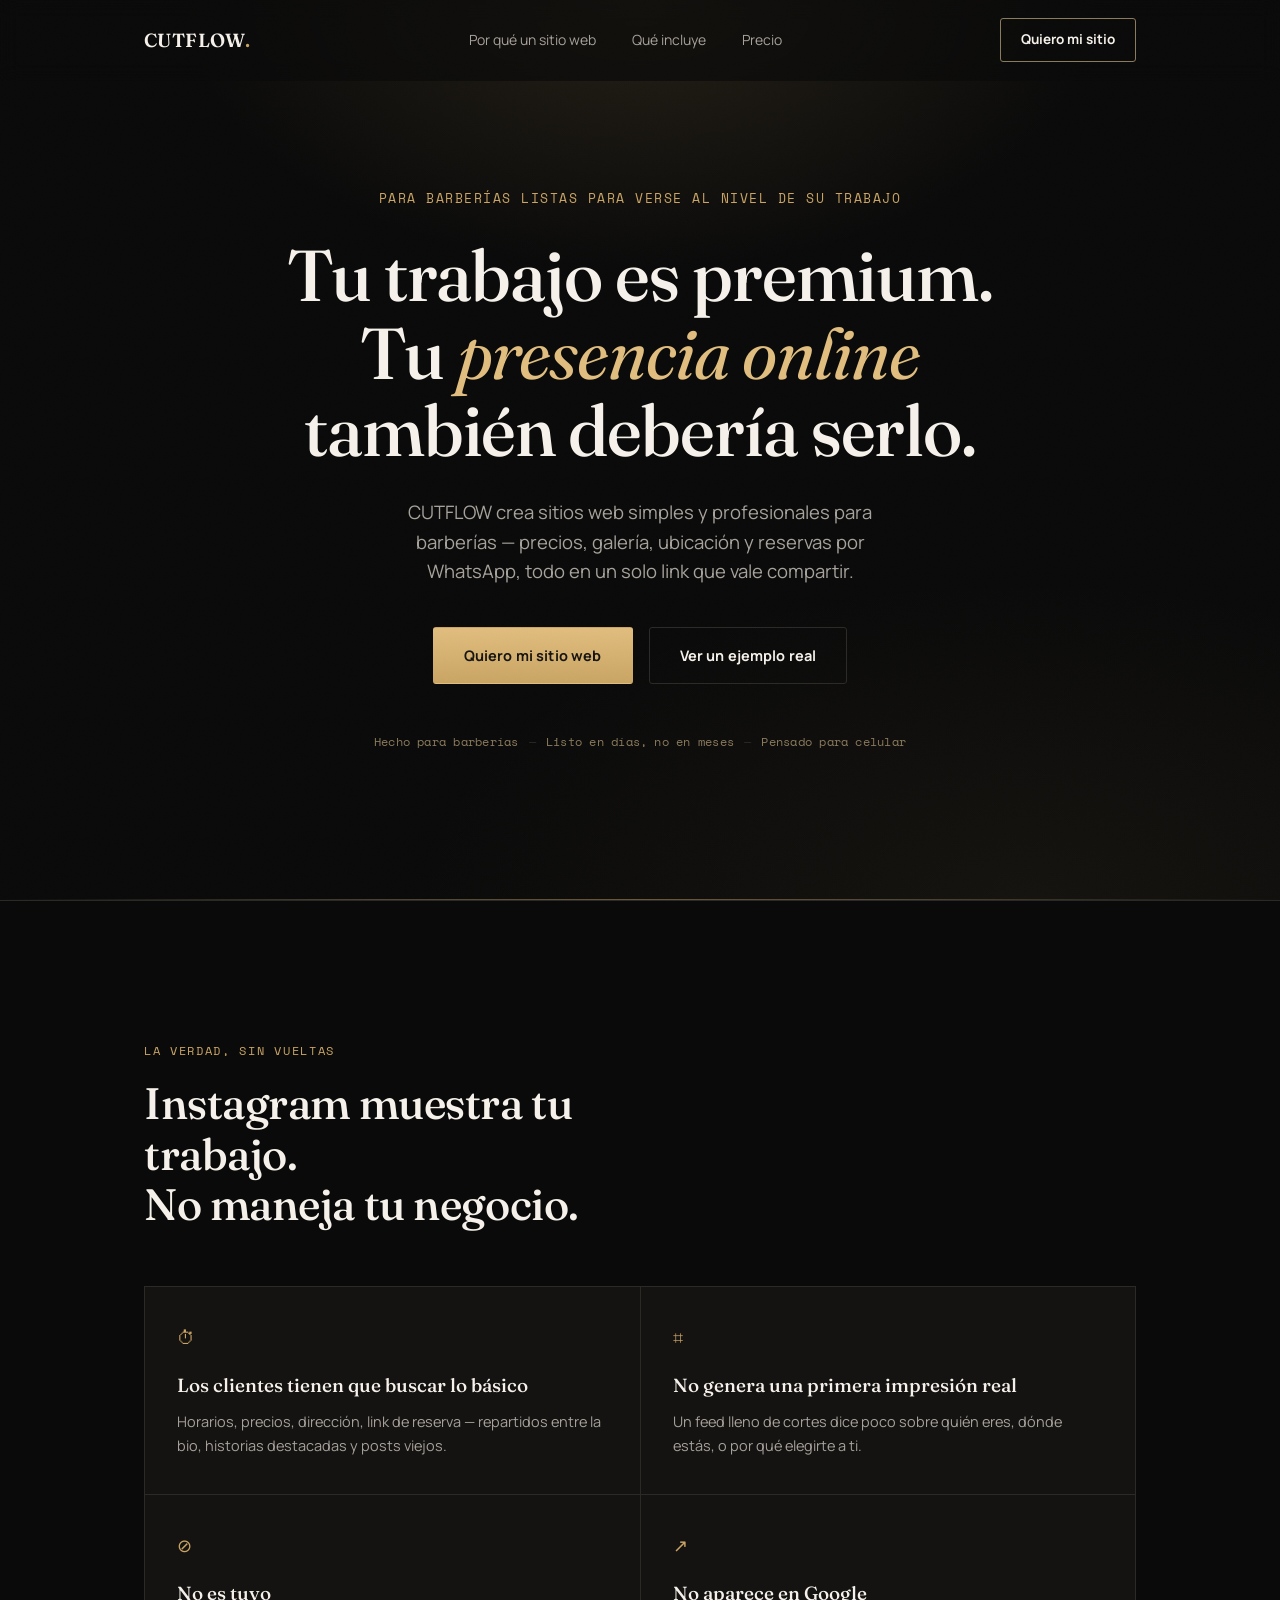
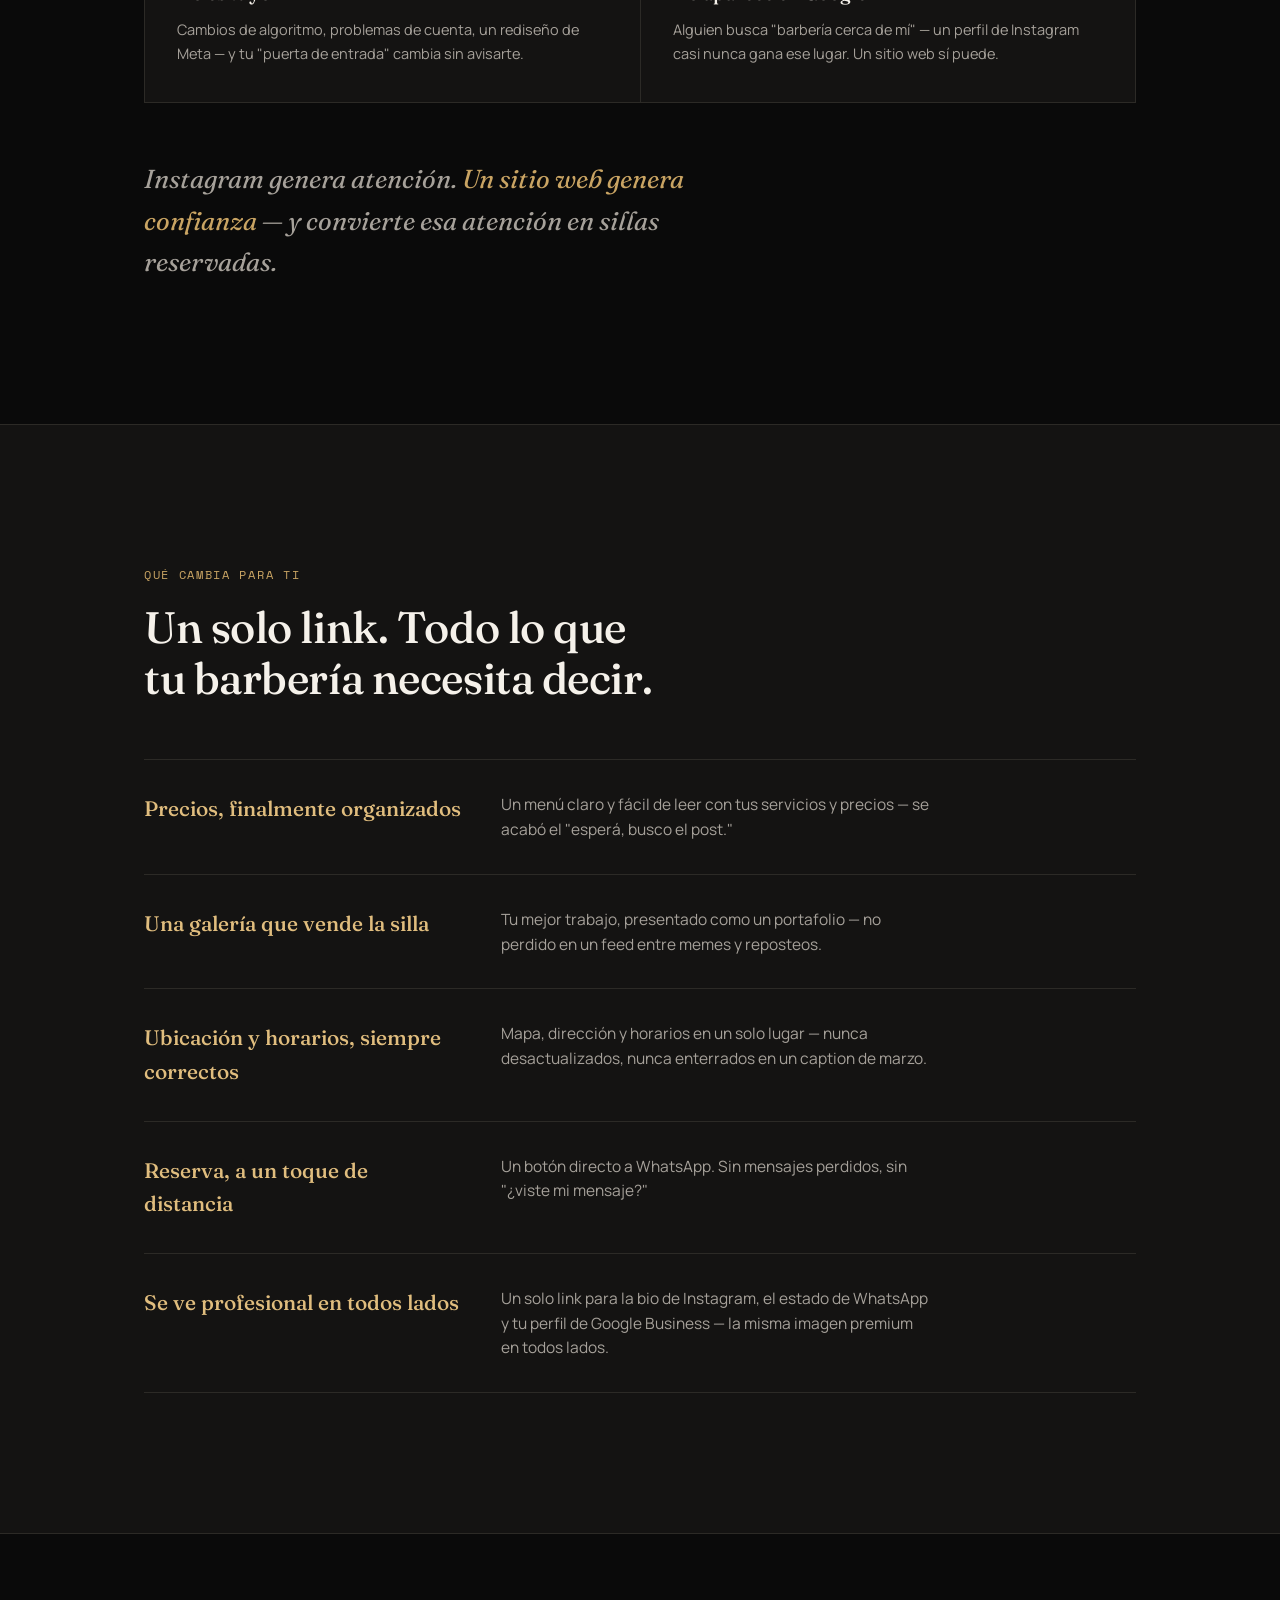
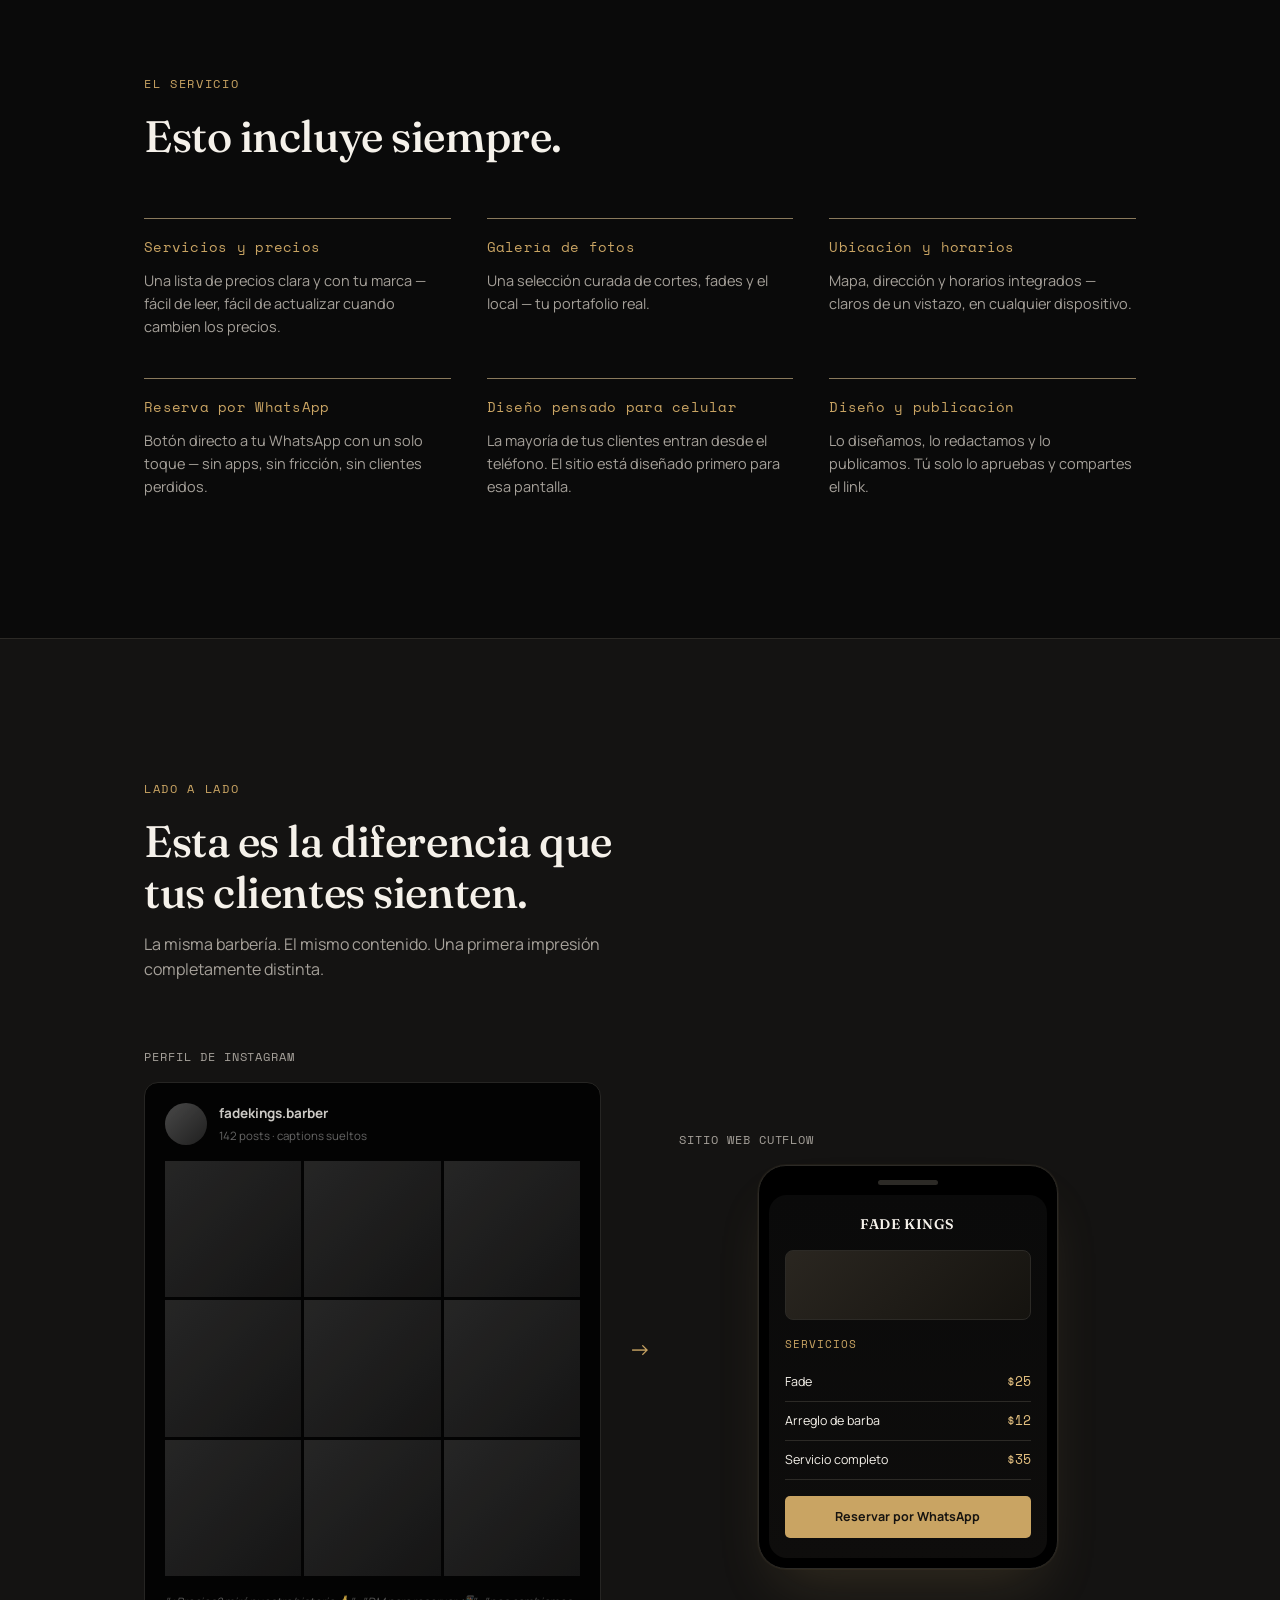
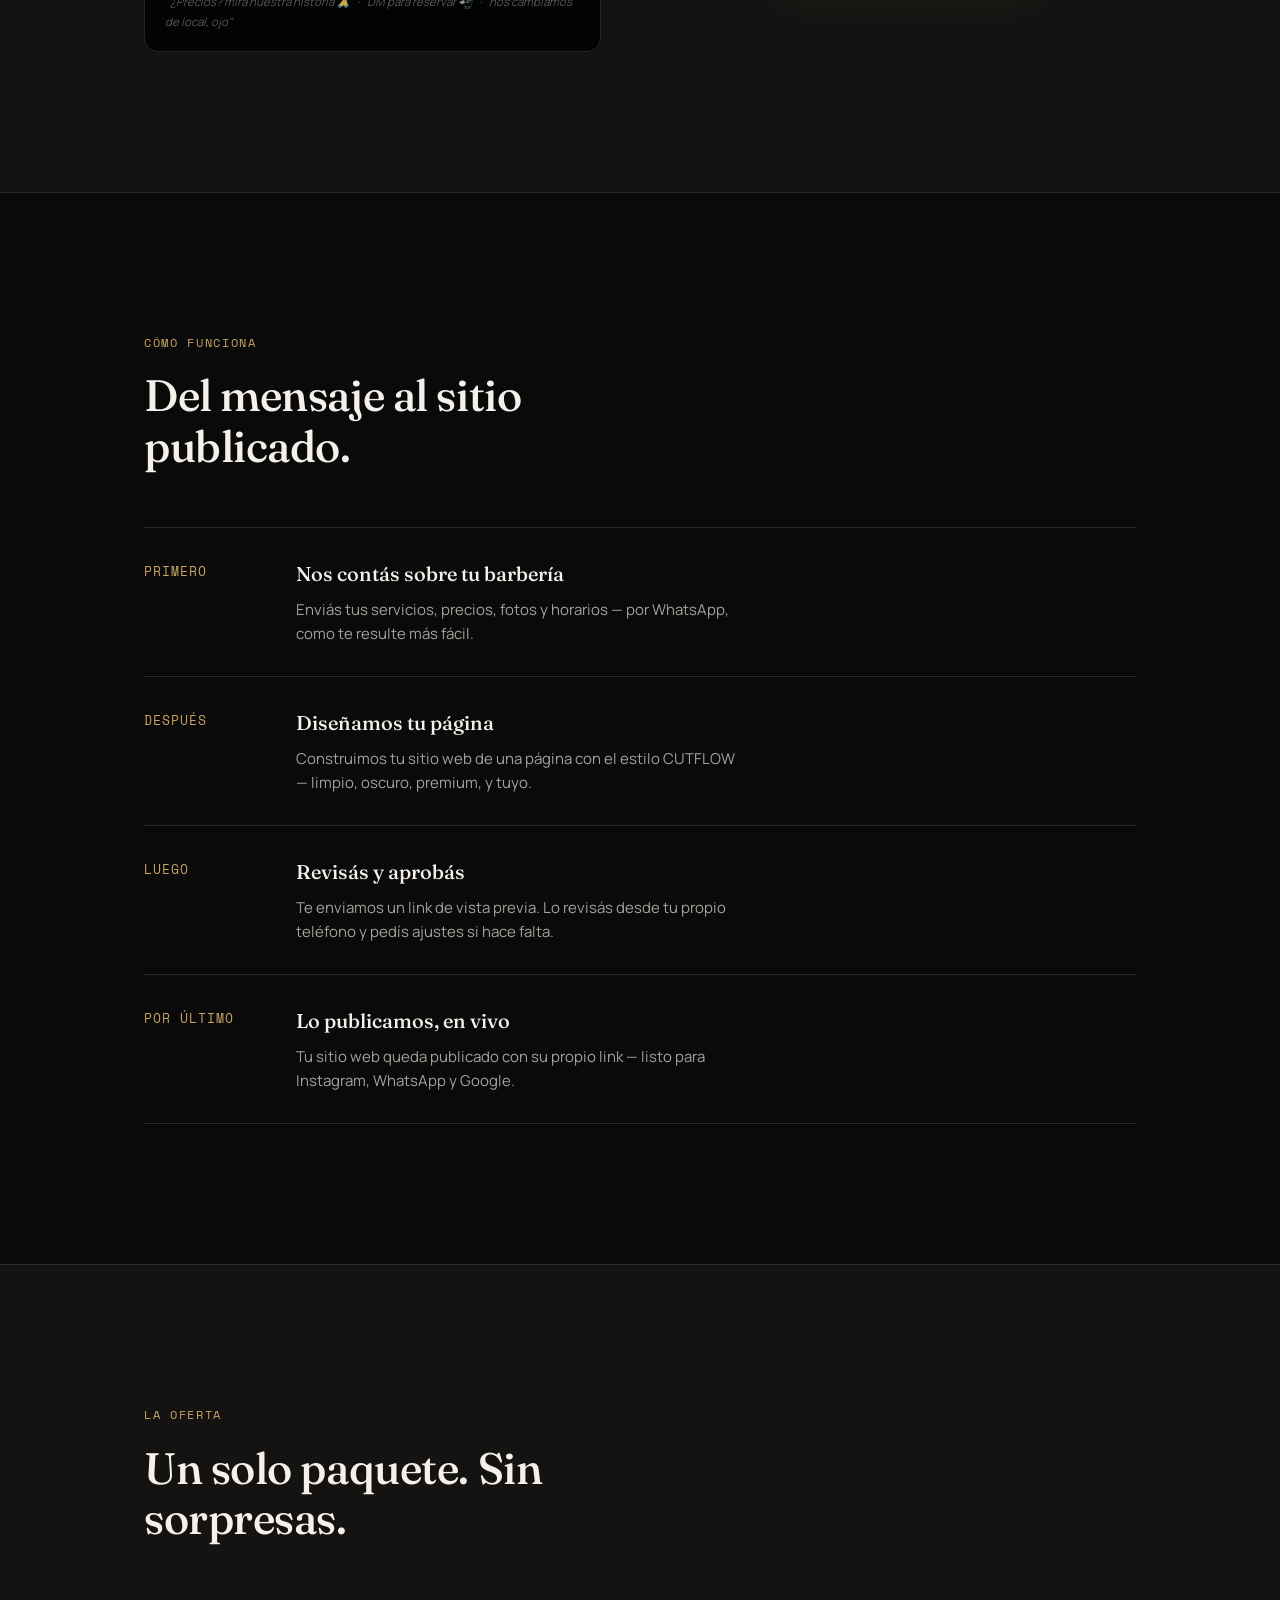
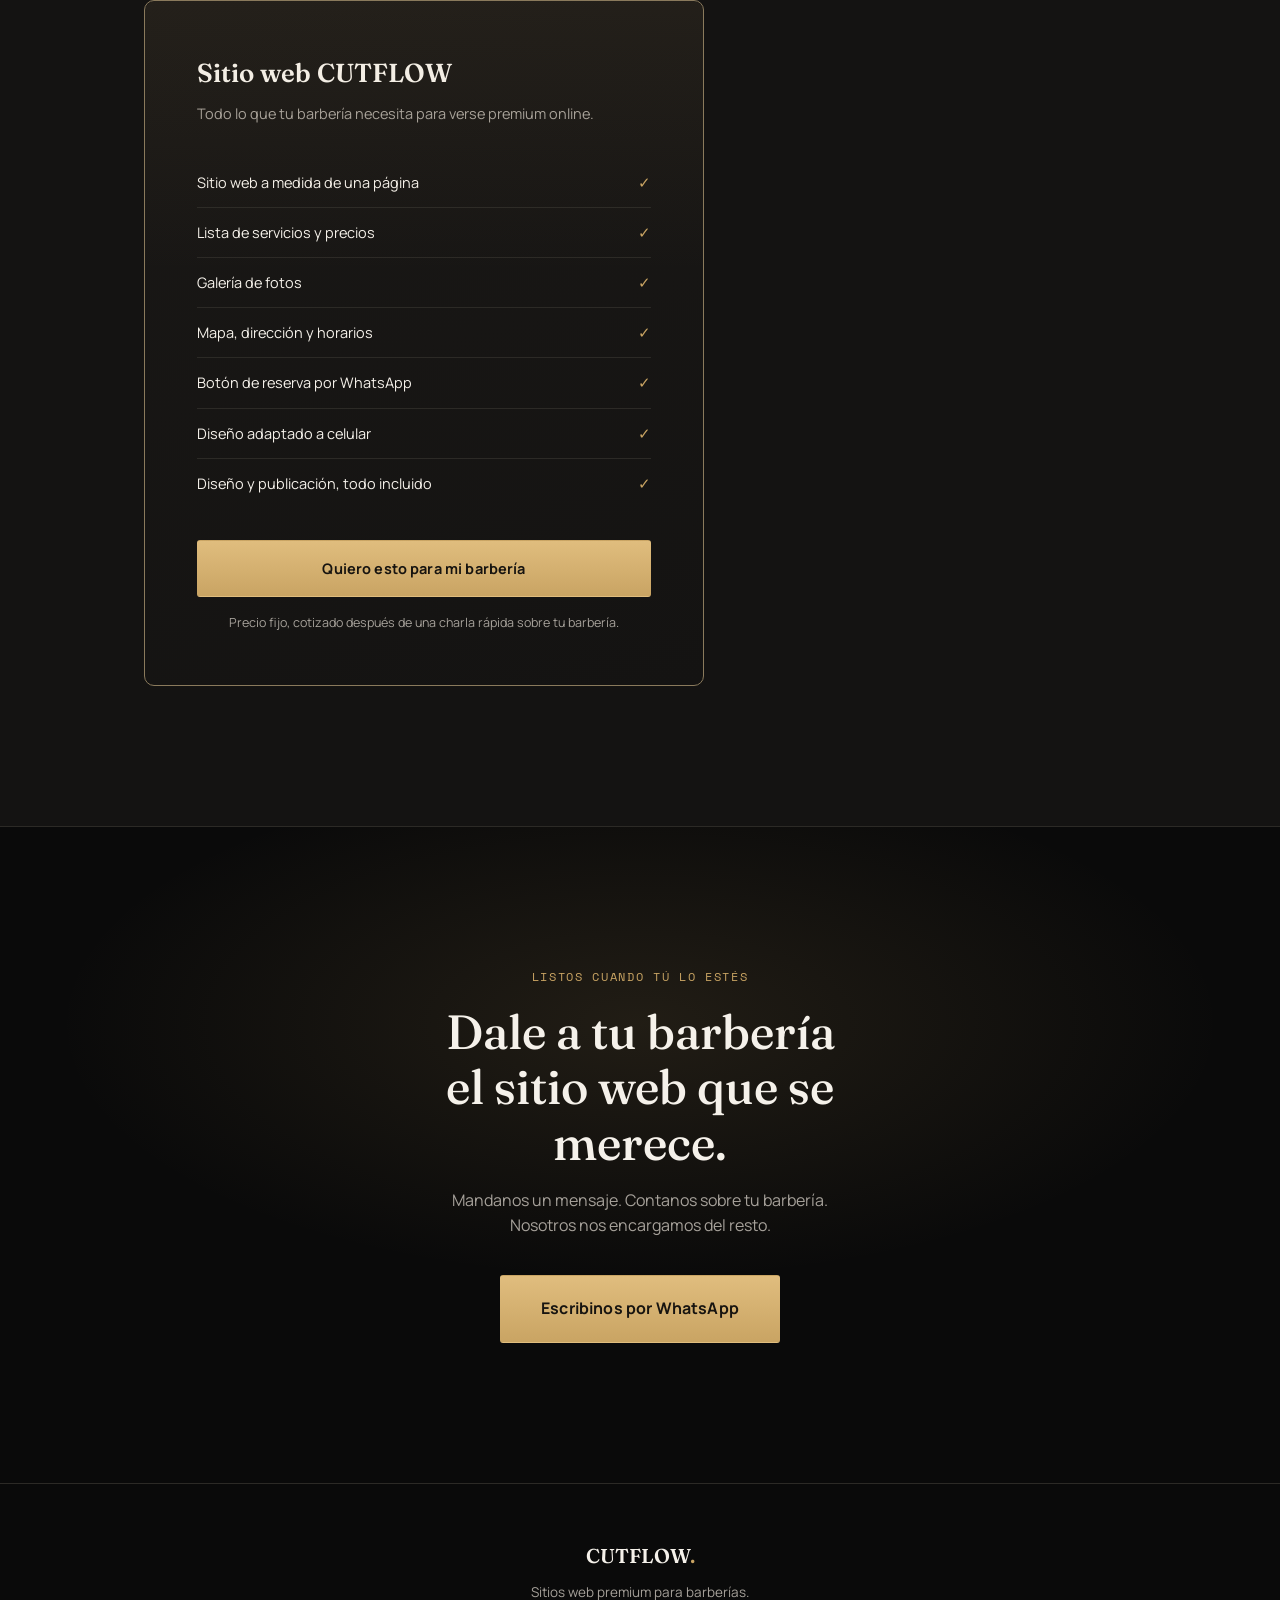
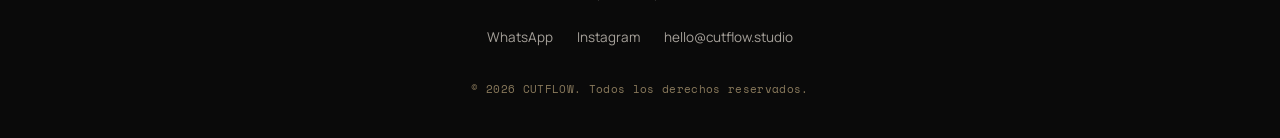
==== commit 0df33070: "Add files via upload" ====
--- a/index.html
+++ b/index.html
@@ -4,27 +4,27 @@
 <meta charset="UTF-8">
 <meta name="viewport" content="width=device-width, initial-scale=1.0">
 <title>CUTFLOW — Sitios web premium para barberías</title>
-<meta name="description" content="CUTFLOW construye sitios web de una página simple y premium para barberías — precios, galería, ubicación y reserva por WhatsApp, todo en un enlace profesional.">
+<meta name="description" content="CUTFLOW crea sitios web simples y premium para barberías — precios, galería, ubicación y reservas por WhatsApp, todo en un solo link profesional.">
 <link rel="preconnect" href="https://fonts.googleapis.com">
 <link rel="preconnect" href="https://fonts.gstatic.com" crossorigin>
-<link href="https://fonts.googleapis.com/css2?family=Fraunces:ital,opsz,wght@0,9..144,300;0,9..144,500;0,9..144,600;1,9..144,400&family=Manrope:wght@400;500;600;700;800&family=Space+Mono:wght@400;700&[...]
+<link href="https://fonts.googleapis.com/css2?family=Fraunces:ital,opsz,wght@0,9..144,300;0,9..144,500;0,9..144,600;1,9..144,400&family=Manrope:wght@400;500;600;700;800&family=Space+Mono:wght@400;700&display=swap" rel="stylesheet">
 <link rel="stylesheet" href="styles.css">
 </head>
 <body>
 
-<!-- ===================== RUIDO / TEXTURA SUPERPUESTA ===================== -->
+<!-- ===================== NOISE / GRAIN OVERLAY ===================== -->
 <div class="grain" aria-hidden="true"></div>
 
-<!-- ===================== NAVEGACIÓN ===================== -->
+<!-- ===================== NAV ===================== -->
 <header class="nav" id="nav">
   <div class="nav-inner">
     <a href="#top" class="nav-logo">CUTFLOW<span class="dot">.</span></a>
     <nav class="nav-links">
       <a href="#why">Por qué un sitio web</a>
       <a href="#included">Qué incluye</a>
-      <a href="#pricing">Precios</a>
+      <a href="#pricing">Precio</a>
     </nav>
-    <a href="#contact" class="nav-cta">Consigue tu sitio</a>
+    <a href="#contact" class="nav-cta">Quiero mi sitio</a>
   </div>
 </header>
 
@@ -34,57 +34,57 @@
   <section class="hero">
     <div class="hero-bg" aria-hidden="true"></div>
     <div class="hero-inner">
-      <p class="eyebrow reveal">Para barberías que están listas para verse bien</p>
+      <p class="eyebrow reveal">Para barberías listas para verse al nivel de su trabajo</p>
       <h1 class="hero-title reveal">
         Tu trabajo es premium.<br>
         Tu <em>presencia online</em><br>
         también debería serlo.
       </h1>
       <p class="hero-sub reveal">
-        CUTFLOW construye sitios web limpios y profesionales de una página para barberías —
-        precios, galería, ubicación y reserva por WhatsApp, todo en un enlace que vale la pena compartir.
+        CUTFLOW crea sitios web simples y profesionales para barberías —
+        precios, galería, ubicación y reservas por WhatsApp, todo en un solo link que vale compartir.
       </p>
       <div class="hero-actions reveal">
-        <a href="#contact" class="btn btn-primary">Solicita tu sitio web</a>
-        <a href="#demo" class="btn btn-ghost">Ver un ejemplo en vivo</a>
+        <a href="#contact" class="btn btn-primary">Quiero mi sitio web</a>
+        <a href="#demo" class="btn btn-ghost">Ver un ejemplo real</a>
       </div>
       <div class="hero-proof reveal">
         <span>Hecho para barberías</span>
         <span class="sep">—</span>
-        <span>En vivo en días, no en meses</span>
+        <span>Listo en días, no en meses</span>
         <span class="sep">—</span>
-        <span>Mobile-first</span>
+        <span>Pensado para celular</span>
       </div>
     </div>
     <div class="hero-blade" aria-hidden="true"></div>
   </section>
 
-  <!-- ===================== 2. POR QUÉ INSTAGRAM NO ES SUFICIENTE ===================== -->
+  <!-- ===================== 2. WHY INSTAGRAM ISN'T ENOUGH ===================== -->
   <section class="why" id="why">
     <div class="section-inner">
-      <p class="kicker reveal">La verdad honesta</p>
-      <h2 class="section-title reveal">Instagram muestra tu trabajo.<br>No dirige tu negocio.</h2>
+      <p class="kicker reveal">La verdad, sin vueltas</p>
+      <h2 class="section-title reveal">Instagram muestra tu trabajo.<br>No maneja tu negocio.</h2>
 
       <div class="why-grid reveal">
         <div class="why-card">
           <span class="why-icon">⏱</span>
-          <h3>Los clientes buscan lo básico</h3>
-          <p>Horarios, precios, dirección, enlace de reserva — escondidos en la biografía, destacados y publicaciones antiguas.</p>
+          <h3>Los clientes tienen que buscar lo básico</h3>
+          <p>Horarios, precios, dirección, link de reserva — repartidos entre la bio, historias destacadas y posts viejos.</p>
         </div>
         <div class="why-card">
           <span class="why-icon">⌗</span>
-          <h3>Sin primera impresión real</h3>
-          <p>Un feed lleno de cortes dice poco sobre quién eres, dónde estás ubicado o por qué elegirte.</p>
+          <h3>No genera una primera impresión real</h3>
+          <p>Un feed lleno de cortes dice poco sobre quién eres, dónde estás, o por qué elegirte a ti.</p>
         </div>
         <div class="why-card">
           <span class="why-icon">⊘</span>
-          <h3>No te pertenece</h3>
-          <p>Cambios de algoritmo, problemas de cuenta, un rediseño de Meta — y tu "puerta de entrada" se mueve sin pedirte permiso.</p>
+          <h3>No es tuyo</h3>
+          <p>Cambios de algoritmo, problemas de cuenta, un rediseño de Meta — y tu "puerta de entrada" cambia sin avisarte.</p>
         </div>
         <div class="why-card">
           <span class="why-icon">↗</span>
           <h3>No aparece en Google</h3>
-          <p>Alguien busca "barbería cerca de mí" — un perfil de Instagram rara vez gana. Un sitio web sí puede.</p>
+          <p>Alguien busca "barbería cerca de mí" — un perfil de Instagram casi nunca gana ese lugar. Un sitio web sí puede.</p>
         </div>
       </div>
 
@@ -92,78 +92,78 @@
     </div>
   </section>
 
-  <!-- ===================== 3. BENEFICIOS ===================== -->
+  <!-- ===================== 3. BENEFITS ===================== -->
   <section class="benefits" id="benefits">
     <div class="section-inner">
       <p class="kicker reveal">Qué cambia para ti</p>
-      <h2 class="section-title reveal">Un enlace. Todo lo que tu barbería necesita decir.</h2>
+      <h2 class="section-title reveal">Un solo link. Todo lo que tu barbería necesita decir.</h2>
 
       <div class="benefits-list">
         <div class="benefit-row reveal">
           <h3>Precios, finalmente organizados</h3>
-          <p>Un menú limpio y fácil de leer con tus servicios y precios — sin más "espera un sec, déjame buscar la publicación".</p>
-        </div>
-        <div class="benefit-row reveal">
-          <h3>Una galería que vende el corte</h3>
+          <p>Un menú claro y fácil de leer con tus servicios y precios — se acabó el "esperá, busco el post."</p>
+        </div>
+        <div class="benefit-row reveal">
+          <h3>Una galería que vende la silla</h3>
           <p>Tu mejor trabajo, presentado como un portafolio — no perdido en un feed entre memes y reposteos.</p>
         </div>
         <div class="benefit-row reveal">
           <h3>Ubicación y horarios, siempre correctos</h3>
-          <p>Mapa, dirección y horarios de apertura en un solo lugar — nunca desactualizado, nunca enterrado en un comentario de marzo.</p>
-        </div>
-        <div class="benefit-row reveal">
-          <h3>Reserva a un toque</h3>
-          <p>Un botón directo de WhatsApp. Sin DMs perdidos en solicitudes, sin "¿viste mi mensaje?"</p>
-        </div>
-        <div class="benefit-row reveal">
-          <h3>Se ve legítimo en todas partes</h3>
-          <p>Un enlace para la biografía de Instagram, estado de WhatsApp y tu perfil de Google Business — la misma impresión premium cada vez.</p>
-        </div>
-      </div>
-    </div>
-  </section>
-
-  <!-- ===================== 4. QUÉ INCLUYE ===================== -->
+          <p>Mapa, dirección y horarios en un solo lugar — nunca desactualizados, nunca enterrados en un caption de marzo.</p>
+        </div>
+        <div class="benefit-row reveal">
+          <h3>Reserva, a un toque de distancia</h3>
+          <p>Un botón directo a WhatsApp. Sin mensajes perdidos, sin "¿viste mi mensaje?"</p>
+        </div>
+        <div class="benefit-row reveal">
+          <h3>Se ve profesional en todos lados</h3>
+          <p>Un solo link para la bio de Instagram, el estado de WhatsApp y tu perfil de Google Business — la misma imagen premium en todos lados.</p>
+        </div>
+      </div>
+    </div>
+  </section>
+
+  <!-- ===================== 4. WHAT'S INCLUDED ===================== -->
   <section class="included" id="included">
     <div class="section-inner">
       <p class="kicker reveal">El servicio</p>
-      <h2 class="section-title reveal">Qué incluye, siempre.</h2>
+      <h2 class="section-title reveal">Esto incluye siempre.</h2>
 
       <div class="included-grid">
         <div class="inc-item reveal">
           <span class="inc-num">Servicios y precios</span>
-          <p>Una lista de precios clara y personalizada — fácil de leer, fácil de actualizar cuando cambien los precios.</p>
+          <p>Una lista de precios clara y con tu marca — fácil de leer, fácil de actualizar cuando cambien los precios.</p>
         </div>
         <div class="inc-item reveal">
           <span class="inc-num">Galería de fotos</span>
-          <p>Una muestra curada de cortes, desvanecidos y la barbería en sí — tu portafolio real.</p>
+          <p>Una selección curada de cortes, fades y el local — tu portafolio real.</p>
         </div>
         <div class="inc-item reveal">
           <span class="inc-num">Ubicación y horarios</span>
-          <p>Mapa incrustado, dirección y horarios de apertura — claro de un vistazo, en cualquier dispositivo.</p>
+          <p>Mapa, dirección y horarios integrados — claros de un vistazo, en cualquier dispositivo.</p>
         </div>
         <div class="inc-item reveal">
           <span class="inc-num">Reserva por WhatsApp</span>
-          <p>Botón de un toque directo a tu WhatsApp — sin aplicación, sin fricciones, sin oportunidades perdidas.</p>
-        </div>
-        <div class="inc-item reveal">
-          <span class="inc-num">Diseño mobile-first</span>
-          <p>La mayoría de los clientes llegan desde un teléfono. El sitio está diseñado para esa pantalla primero.</p>
+          <p>Botón directo a tu WhatsApp con un solo toque — sin apps, sin fricción, sin clientes perdidos.</p>
+        </div>
+        <div class="inc-item reveal">
+          <span class="inc-num">Diseño pensado para celular</span>
+          <p>La mayoría de tus clientes entran desde el teléfono. El sitio está diseñado primero para esa pantalla.</p>
         </div>
         <div class="inc-item reveal">
           <span class="inc-num">Diseño y publicación</span>
-          <p>Lo diseñamos, escribimos y publicamos. Tú solo lo apruebas y compartes el enlace.</p>
-        </div>
-      </div>
-    </div>
-  </section>
-
-  <!-- ===================== 5. VISTA PREVIA DE DEMO ===================== -->
+          <p>Lo diseñamos, lo redactamos y lo publicamos. Tú solo lo apruebas y compartes el link.</p>
+        </div>
+      </div>
+    </div>
+  </section>
+
+  <!-- ===================== 5. DEMO PREVIEW ===================== -->
   <section class="demo" id="demo">
     <div class="section-inner">
       <p class="kicker reveal">Lado a lado</p>
-      <h2 class="section-title reveal">Esta es la diferencia que sienten tus clientes.</h2>
-      <p class="demo-sub reveal">Misma barbería. Mismo contenido. Una impresión completamente diferente.</p>
+      <h2 class="section-title reveal">Esta es la diferencia que tus clientes sienten.</h2>
+      <p class="demo-sub reveal">La misma barbería. El mismo contenido. Una primera impresión completamente distinta.</p>
 
       <div class="compare reveal">
         <div class="compare-col compare-before">
@@ -173,7 +173,7 @@
               <div class="ig-avatar"></div>
               <div class="ig-handle">
                 <strong>fadekings.barber</strong>
-                <span>142 publicaciones · comentarios dispersos</span>
+                <span>142 posts · captions sueltos</span>
               </div>
             </div>
             <div class="ig-grid">
@@ -181,7 +181,7 @@
               <span></span><span></span><span></span>
               <span></span><span></span><span></span>
             </div>
-            <p class="ig-caption">"¿Precios? mira nuestra historia 🙏" · "Envía DM para reservar 📲" · "nos mudamos de ubicación btw"</p>
+            <p class="ig-caption">"¿Precios? mirá nuestra historia 🙏" · "DM para reservar 📲" · "nos cambiamos de local, ojo"</p>
           </div>
         </div>
 
@@ -195,10 +195,10 @@
               <div class="phone-bar">FADE KINGS</div>
               <div class="phone-hero"></div>
               <div class="phone-section-title">Servicios</div>
-              <div class="phone-row"><span>Desvanecido limpio</span><span>$25</span></div>
-              <div class="phone-row"><span>Recorte de barba</span><span>$12</span></div>
+              <div class="phone-row"><span>Fade</span><span>$25</span></div>
+              <div class="phone-row"><span>Arreglo de barba</span><span>$12</span></div>
               <div class="phone-row"><span>Servicio completo</span><span>$35</span></div>
-              <div class="phone-btn">Reserva en WhatsApp</div>
+              <div class="phone-btn">Reservar por WhatsApp</div>
             </div>
           </div>
         </div>
@@ -206,90 +206,90 @@
     </div>
   </section>
 
-  <!-- ===================== 6. PROCESO ===================== -->
+  <!-- ===================== 6. PROCESS ===================== -->
   <section class="process" id="process">
     <div class="section-inner">
       <p class="kicker reveal">Cómo funciona</p>
-      <h2 class="section-title reveal">De un mensaje a un sitio web en vivo.</h2>
+      <h2 class="section-title reveal">Del mensaje al sitio publicado.</h2>
 
       <div class="process-list">
         <div class="process-row reveal">
           <span class="process-mark">Primero</span>
           <div>
-            <h3>Cuéntanos sobre tu barbería</h3>
-            <p>Envía tus servicios, precios, fotos y horarios — por WhatsApp, de la forma que sea más fácil para ti.</p>
+            <h3>Nos contás sobre tu barbería</h3>
+            <p>Enviás tus servicios, precios, fotos y horarios — por WhatsApp, como te resulte más fácil.</p>
+          </div>
+        </div>
+        <div class="process-row reveal">
+          <span class="process-mark">Después</span>
+          <div>
+            <h3>Diseñamos tu página</h3>
+            <p>Construimos tu sitio web de una página con el estilo CUTFLOW — limpio, oscuro, premium, y tuyo.</p>
           </div>
         </div>
         <div class="process-row reveal">
           <span class="process-mark">Luego</span>
           <div>
-            <h3>Diseñamos tu página</h3>
-            <p>Construimos tu sitio web de una página en el estilo CUTFLOW — limpio, oscuro, premium, y tuyo.</p>
+            <h3>Revisás y aprobás</h3>
+            <p>Te enviamos un link de vista previa. Lo revisás desde tu propio teléfono y pedís ajustes si hace falta.</p>
           </div>
         </div>
         <div class="process-row reveal">
-          <span class="process-mark">Después</span>
+          <span class="process-mark">Por último</span>
           <div>
-            <h3>Tú revisas y apruebas</h3>
-            <p>Te enviamos un enlace de vista previa. Lo revisas en tu propio teléfono, solicita cambios si es necesario.</p>
-          </div>
-        </div>
-        <div class="process-row reveal">
-          <span class="process-mark">Finalmente</span>
-          <div>
-            <h3>Lo publicamos en vivo</h3>
-            <p>Tu sitio web se publica en vivo con su propio enlace — listo para Instagram, WhatsApp y Google.</p>
-          </div>
-        </div>
-      </div>
-    </div>
-  </section>
-
-  <!-- ===================== 7. PRECIOS ===================== -->
+            <h3>Lo publicamos, en vivo</h3>
+            <p>Tu sitio web queda publicado con su propio link — listo para Instagram, WhatsApp y Google.</p>
+          </div>
+        </div>
+      </div>
+    </div>
+  </section>
+
+  <!-- ===================== 7. PRICING ===================== -->
   <section class="pricing" id="pricing">
     <div class="section-inner">
       <p class="kicker reveal">La oferta</p>
-      <h2 class="section-title reveal">Un paquete. Sin sorpresas.</h2>
+      <h2 class="section-title reveal">Un solo paquete. Sin sorpresas.</h2>
 
       <div class="price-card reveal">
         <div class="price-card-head">
-          <h3>Sitio Web CUTFLOW</h3>
-          <p>Todo lo que tu barbería necesita para verse premium en línea.</p>
+          <h3>Sitio web CUTFLOW</h3>
+          <p>Todo lo que tu barbería necesita para verse premium online.</p>
         </div>
 
         <ul class="price-list">
-          <li><span>Sitio web personalizado de una página</span><span class="check">✓</span></li>
-          <li><span>Servicios y lista de precios</span><span class="check">✓</span></li>
+          <li><span>Sitio web a medida de una página</span><span class="check">✓</span></li>
+          <li><span>Lista de servicios y precios</span><span class="check">✓</span></li>
           <li><span>Galería de fotos</span><span class="check">✓</span></li>
           <li><span>Mapa, dirección y horarios</span><span class="check">✓</span></li>
           <li><span>Botón de reserva por WhatsApp</span><span class="check">✓</span></li>
-          <li><span>Diseño mobile-friendly</span><span class="check">✓</span></li>
-          <li><span>Diseño completo y publicación manejados para ti</span><span class="check">✓</span></li>
+          <li><span>Diseño adaptado a celular</span><span class="check">✓</span></li>
+          <li><span>Diseño y publicación, todo incluido</span><span class="check">✓</span></li>
         </ul>
 
         <div class="price-foot">
-          <a href="#contact" class="btn btn-primary btn-wide">Solicita esto para mi barbería</a>
-          <p class="price-note">Precio fijo, cotizado después de una breve conversación sobre tu barbería.</p>
-        </div>
-      </div>
-    </div>
-  </section>
-
-  <!-- ===================== 8. LLAMADA A LA ACCIÓN FINAL ===================== -->
+          <a href="#contact" class="btn btn-primary btn-wide">Quiero esto para mi barbería</a>
+          <p class="price-note">Precio fijo, cotizado después de una charla rápida sobre tu barbería.</p>
+        </div>
+      </div>
+    </div>
+  </section>
+
+  <!-- ===================== 8. FINAL CTA ===================== -->
   <section class="final-cta" id="contact">
     <div class="section-inner final-inner">
-      <p class="kicker reveal">Listos cuando tú estés</p>
+      <p class="kicker reveal">Listos cuando tú lo estés</p>
       <h2 class="final-title reveal">Dale a tu barbería<br>el sitio web que se merece.</h2>
-      <p class="final-sub reveal">Envíanos un mensaje. Cuéntanos sobre tu barbería. Nosotros nos encargamos del resto.</p>
-      <a href="https://wa.me/50498903141?text=Hola%20CUTFLOW%2C%20quiero%20un%20sitio%20web%20para%20mi%20barbería" class="btn btn-primary btn-lg reveal" target="_blank" rel="noopener">
-        Escribimos en WhatsApp
+      <p class="final-sub reveal">Mandanos un mensaje. Contanos sobre tu barbería. Nosotros nos encargamos del resto.</p>
+      <a href="https://wa.me/50498903141?text=Hola%20CUTFLOW%2C%20quiero%20un%20sitio%20web%20para%20mi%20barber%C3%ADa" class="btn btn-primary btn-lg reveal" target="_blank" rel="noopener">
+        Escribinos por WhatsApp
       </a>
     </div>
   </section>
 
 </main>
 
-<!-- ===================== 9. PIE DE PÁGINA ===================== -->
+<!-- ===================== 9. FOOTER ===================== -->
 <footer class="footer">
   <div class="footer-inner">
     <a href="#top" class="footer-logo">CUTFLOW<span class="dot">.</span></a>
@@ -305,4 +305,4 @@
 
 <script src="script.js"></script>
 </body>
-</html>+</html>
